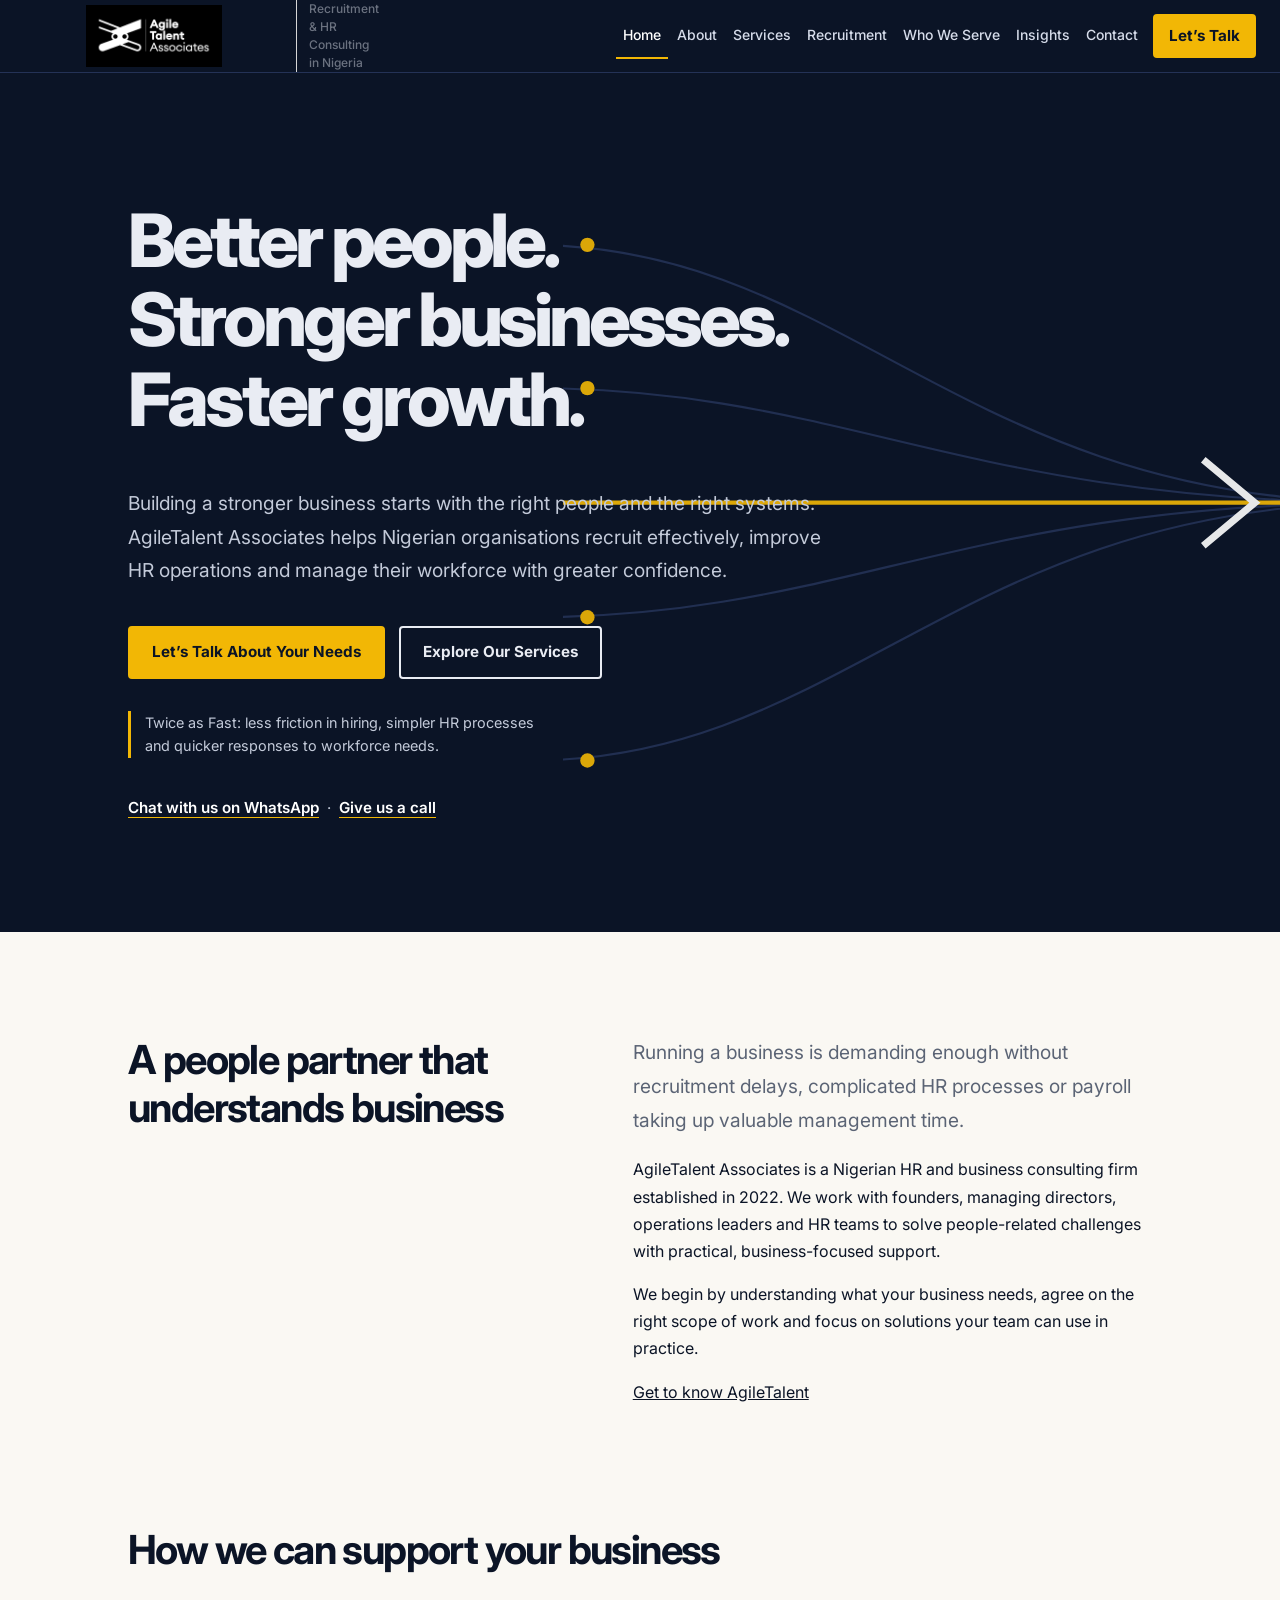
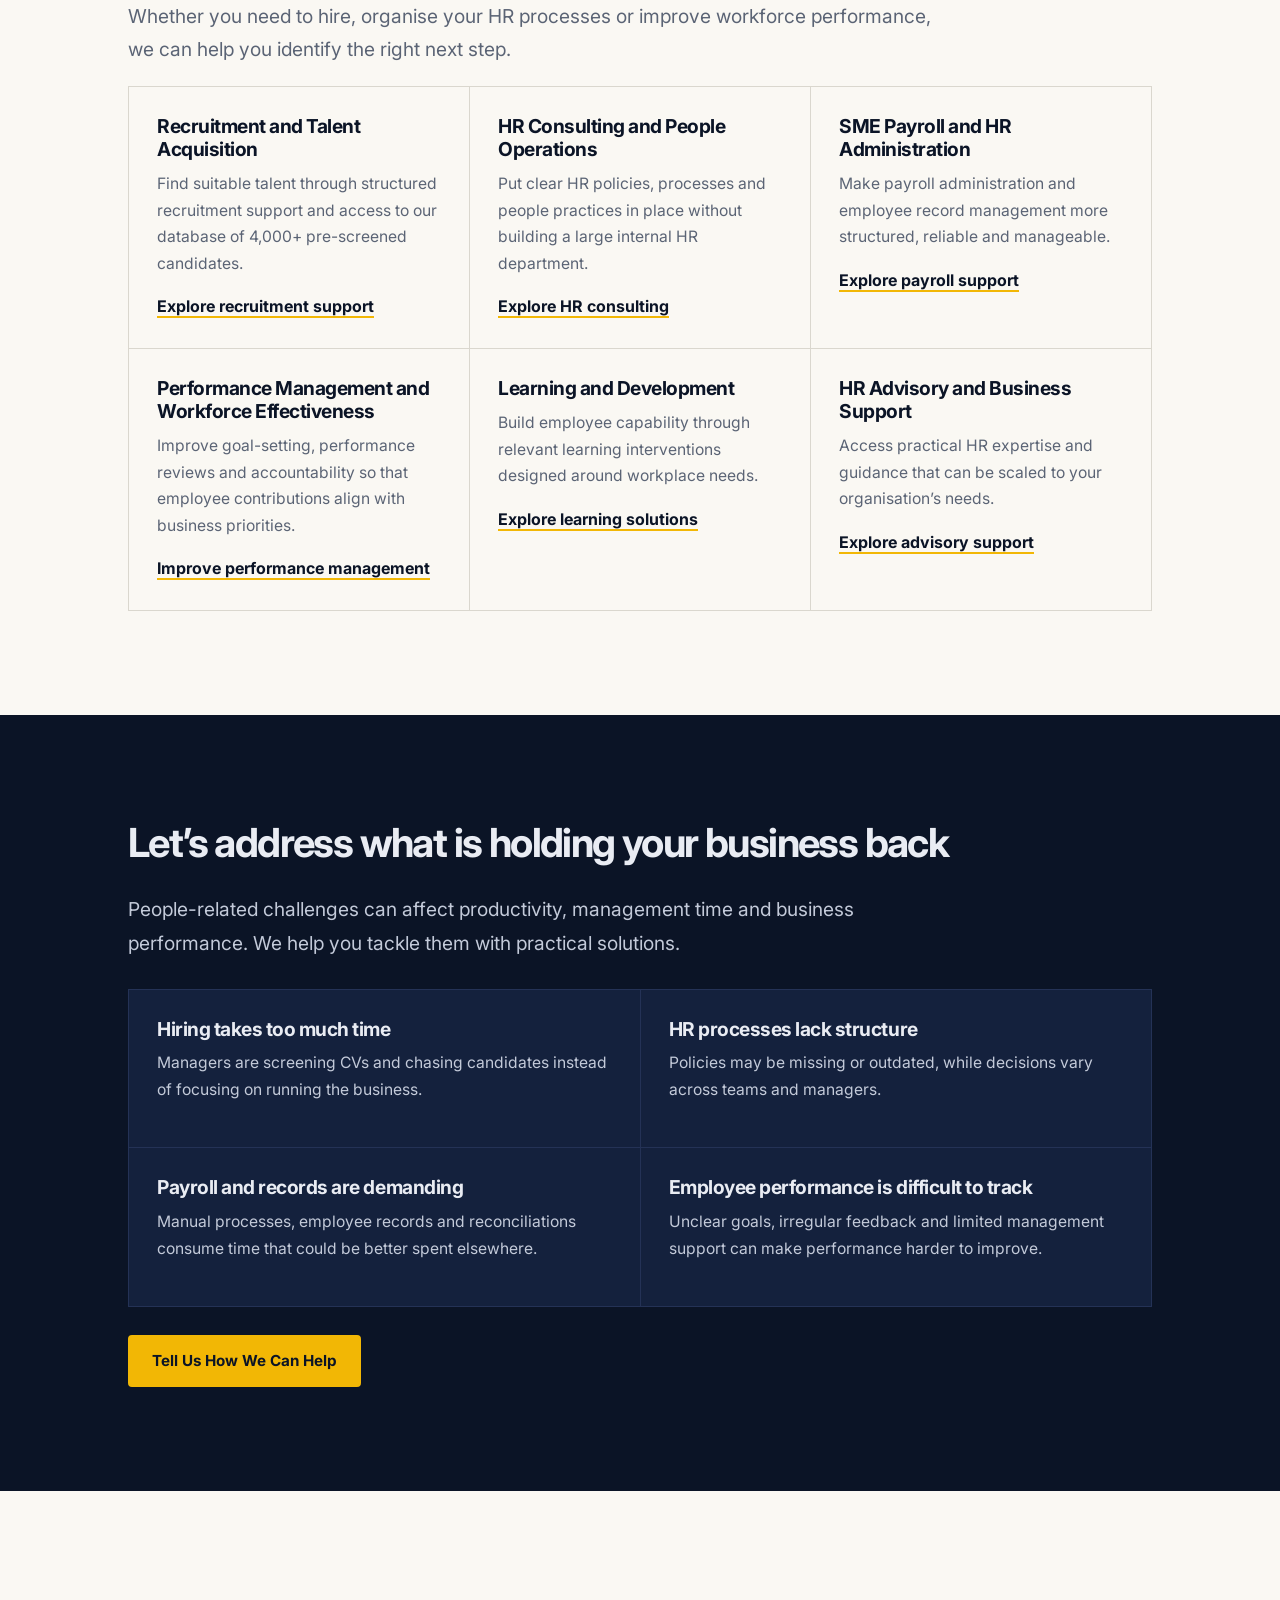
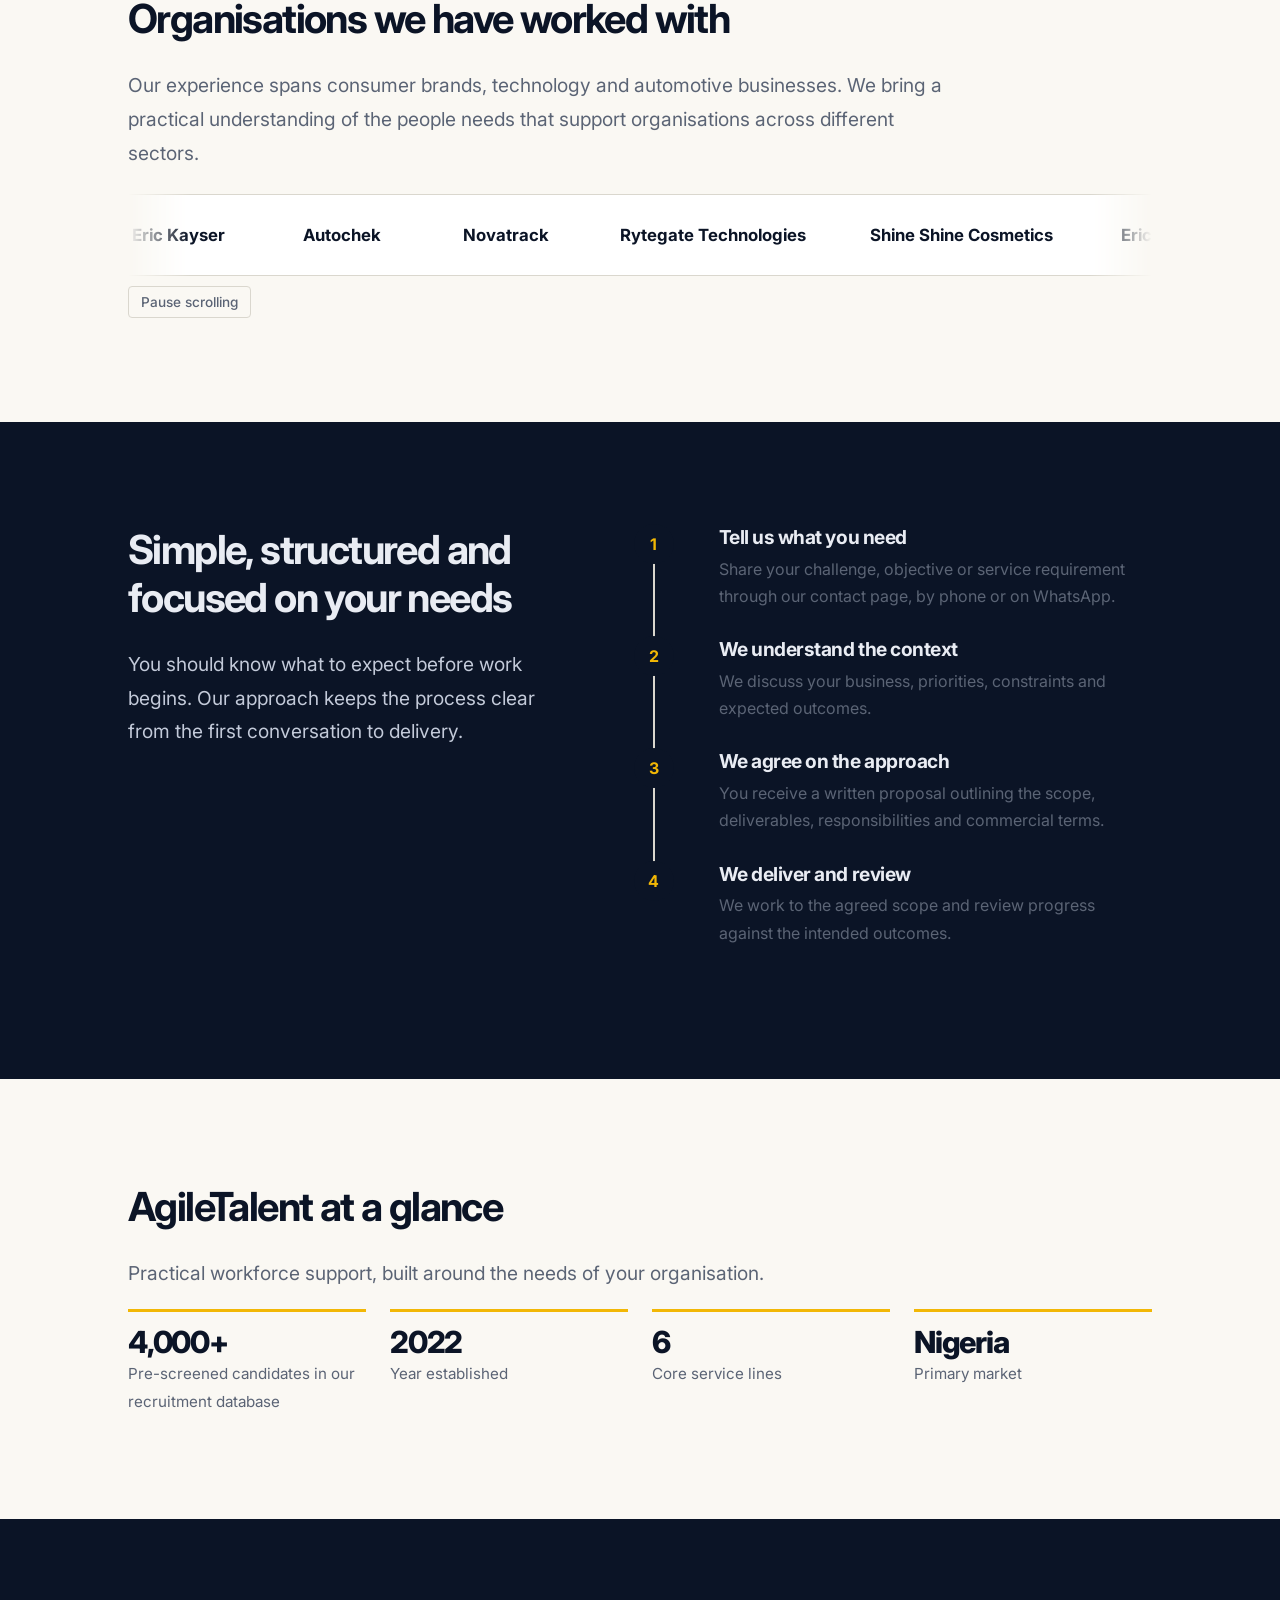
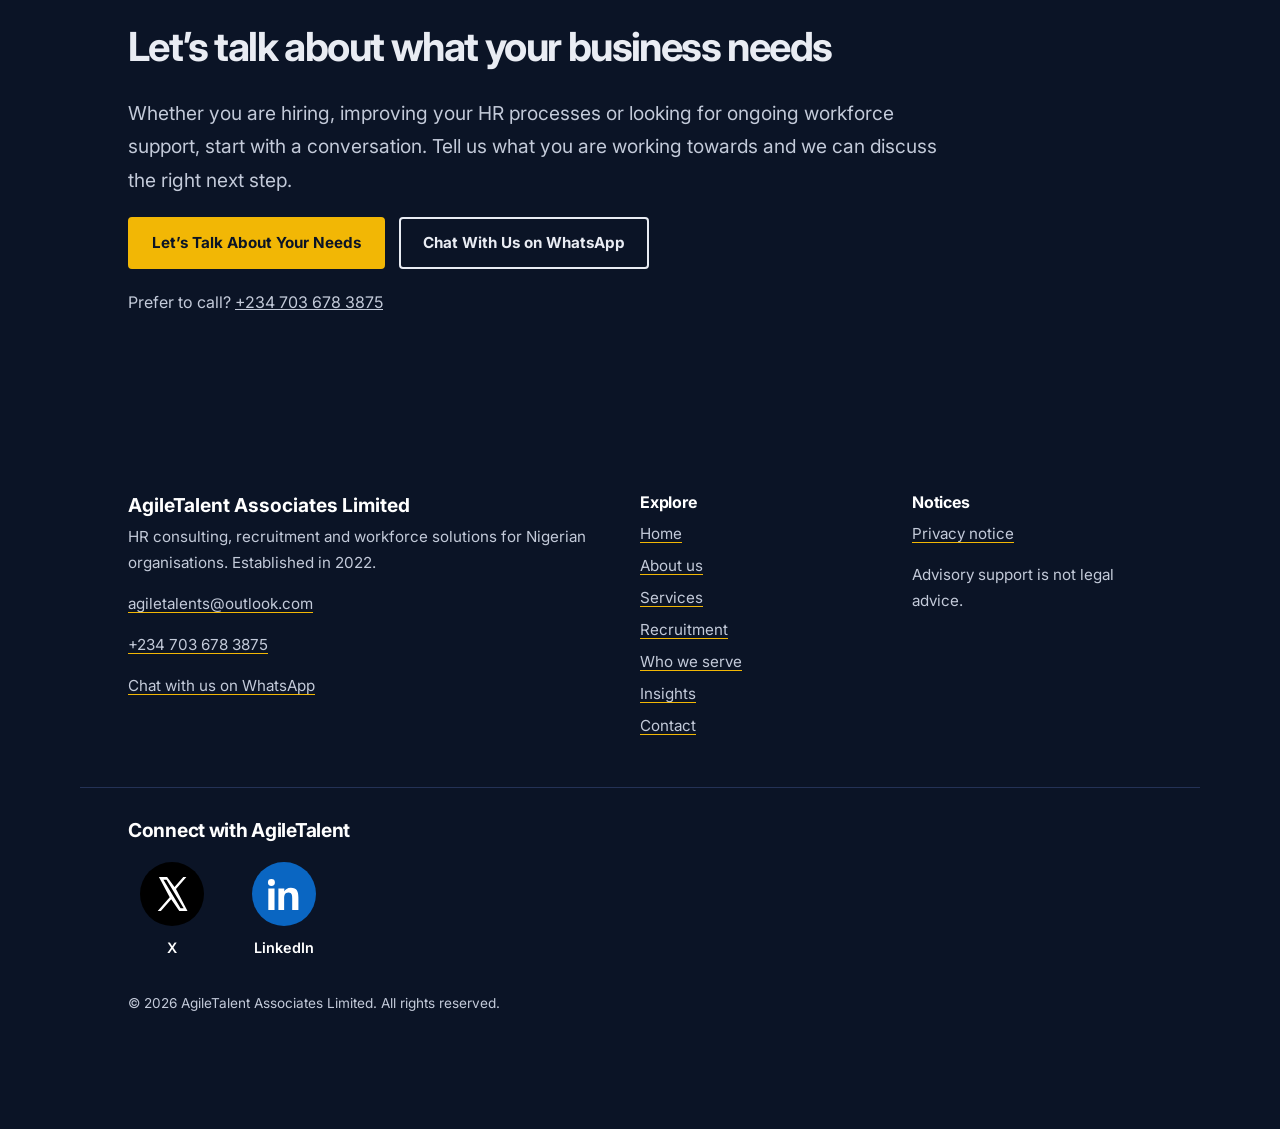
==== index.html @ 5156f25e "Update link to privacy notice in index.html" ====
<!DOCTYPE html>
<html lang="en-GB">
<head>
<meta charset="utf-8">
<meta name="viewport" content="width=device-width, initial-scale=1, viewport-fit=cover">

<title>Recruitment Firm in Lagos, Nigeria | AgileTalent Associates</title>
<meta name="description" content="AgileTalent Associates is a recruitment and HR consulting firm serving businesses in Lagos and across Nigeria. Access 4,000+ pre-screened candidates, recruitment outsourcing, payroll and HR advisory services.">
<meta name="robots" content="index, follow">
<link rel="canonical" href="https://agiletalentassociates.com/">

<meta property="og:title" content="Recruitment Firm in Lagos, Nigeria | AgileTalent Associates">
<meta property="og:description" content="Recruitment, HR consulting and workforce solutions for Nigerian businesses, backed by a database of 4,000+ pre-screened candidates.">
<meta property="og:type" content="website">
<meta property="og:url" content="https://agiletalentassociates.com/">
<meta property="og:site_name" content="AgileTalent Associates Limited">

<link rel="icon" type="image/png" href="favicon.png">

<link rel="preconnect" href="https://fonts.googleapis.com">
<link rel="preconnect" href="https://fonts.gstatic.com" crossorigin>
<link href="https://fonts.googleapis.com/css2?family=Inter:wght@400;500;600;700;800&display=swap" rel="stylesheet">

<script type="application/ld+json">
{
  "@context": "https://schema.org",
  "@type": "Organization",
  "name": "AgileTalent Associates Limited",
  "url": "https://agiletalentassociates.com/",
  "logo": "https://agiletalentassociates.com/Artboard%204@4x.png",
  "foundingDate": "2022",
  "email": "agiletalents@outlook.com",
  "telephone": "+2347036783875",
  "areaServed": {
    "@type": "Country",
    "name": "Nigeria"
  },
  "description": "Recruitment, HR consulting, payroll and workforce solutions for Nigerian businesses, including access to 4,000+ pre-screened candidates.",
  "sameAs": [
    "https://x.com/agiletalents_ng",
    "https://www.linkedin.com/company/agiletalent-associates"
  ]
}
</script>

<link rel="stylesheet" href="style.css">

<style>
/* Homepage logo descriptor */
header .brand {
  display: inline-flex;
  align-items: center;
  gap: 12px;
  text-decoration: none;
  flex-shrink: 0;
}

header .brand-descriptor {
  display: inline-block;
  max-width: 190px;
  padding-left: 12px;
  border-left: 1px solid #d6d6d6;
  color: #6b7280;
  font-family: 'Inter', sans-serif;
  font-size: 12px;
  font-weight: 500;
  line-height: 1.5;
}

@media (max-width: 600px) {
  header .brand {
    gap: 8px;
    min-width: 0;
  }

  header .brand .mark {
    max-width: 145px;
    height: auto;
  }

  header .brand-descriptor {
    max-width: 125px;
    padding-left: 8px;
    font-size: 10px;
  }
}
</style>
</head>

<body>
<a class="skip" href="#main">Skip to main content</a>

<header>
  <div class="wrap bar">
    <a class="brand" href="index.html" aria-label="AgileTalent Associates home">
      <img class="mark" src="Artboard 4@4x.png" alt="AgileTalent Associates"
        onerror="this.replaceWith(Object.assign(document.createElement('span'),{className:'wm',textContent:'AgileTalent Associates'}))">
      <span class="brand-descriptor">Recruitment &amp; HR Consulting in Nigeria</span>
    </a>

    <button class="menu" id="menu" aria-expanded="false" aria-controls="nav" type="button">
      Menu
    </button>

    <nav id="nav" aria-label="Main navigation">
      <ul>
        <li><a href="index.html" aria-current="page">Home</a></li>
        <li><a href="about.html">About</a></li>
        <li><a href="services.html">Services</a></li>
        <li><a href="recruitment.html">Recruitment</a></li>
        <li><a href="industries.html">Who We Serve</a></li>
        <li><a href="insights.html">Insights</a></li>
        <li><a href="contact.html">Contact</a></li>
        <li><a class="btn" href="contact.html">Let’s Talk</a></li>
      </ul>
    </nav>
  </div>
</header>

<main id="main" tabindex="-1">

  <!-- HERO -->
  <section class="hero dark">
    <svg class="track" viewBox="0 0 600 600" preserveAspectRatio="xMidYMid slice"
      aria-hidden="true" fill="none">
      <g stroke="#243256" stroke-width="1.5">
        <path d="M0 120 C220 120 300 300 600 300"/>
        <path d="M0 220 C220 220 300 300 600 300"/>
        <path d="M0 380 C220 380 300 300 600 300"/>
        <path d="M0 480 C220 480 300 300 600 300"/>
      </g>
      <path class="run" d="M0 300 H600" stroke="#F2B705" stroke-width="3"/>
      <g fill="#F2B705">
        <circle cx="40" cy="120" r="5"/>
        <circle cx="40" cy="220" r="5"/>
        <circle cx="40" cy="380" r="5"/>
        <circle cx="40" cy="480" r="5"/>
      </g>
      <path d="M470 270l36 30-36 30M530 270l36 30-36 30"
        stroke="#fff" stroke-width="5"/>
    </svg>

    <div class="wrap">
      <h1>Better people.<br>Stronger businesses.<br>Faster growth.</h1>

      <p class="lead">
        Building a stronger business starts with the right people and the right systems.
        AgileTalent Associates helps Nigerian organisations recruit effectively, improve
        HR operations and manage their workforce with greater confidence.
      </p>

      <div class="acts">
        <a class="btn" href="contact.html">Let’s Talk About Your Needs</a>
        <a class="btn ghost" href="services.html">Explore Our Services</a>
      </div>

      <p class="tag">
        Twice as Fast: less friction in hiring, simpler HR processes and quicker responses
        to workforce needs.
      </p>

      <p class="hero-contact">
        <a href="https://wa.me/2348152866467" target="_blank" rel="noopener noreferrer">
          Chat with us on WhatsApp
        </a>
        <span aria-hidden="true"> · </span>
        <a href="tel:+2347036783875">Give us a call</a>
      </p>
    </div>
  </section>

  <!-- INTRODUCTION -->
  <section class="sec">
    <div class="wrap split">
      <div>
        <h2>A people partner that understands business</h2>
      </div>

      <div>
        <p class="lead">
          Running a business is demanding enough without recruitment delays,
          complicated HR processes or payroll taking up valuable management time.
        </p>

        <p>
          AgileTalent Associates is a Nigerian HR and business consulting firm
          established in 2022. We work with founders, managing directors, operations
          leaders and HR teams to solve people-related challenges with practical,
          business-focused support.
        </p>

        <p>
          We begin by understanding what your business needs, agree on the right
          scope of work and focus on solutions your team can use in practice.
        </p>

        <p><a class="more" href="about.html">Get to know AgileTalent</a></p>
      </div>
    </div>
  </section>

  <!-- SERVICES -->
  <section class="sec" style="padding-top:0">
    <div class="wrap">
      <h2>How we can support your business</h2>

      <p class="lead">
        Whether you need to hire, organise your HR processes or improve workforce
        performance, we can help you identify the right next step.
      </p>

      <div class="grid g3">
        <div class="cell">
          <h3>Recruitment and Talent Acquisition</h3>
          <p>
            Find suitable talent through structured recruitment support and access
            to our database of 4,000+ pre-screened candidates.
          </p>
          <a class="more" href="recruitment.html">Explore recruitment support</a>
        </div>

        <div class="cell">
          <h3>HR Consulting and People Operations</h3>
          <p>
            Put clear HR policies, processes and people practices in place without
            building a large internal HR department.
          </p>
          <a class="more" href="services.html#hr-consulting">Explore HR consulting</a>
        </div>

        <div class="cell">
          <h3>SME Payroll and HR Administration</h3>
          <p>
            Make payroll administration and employee record management more
            structured, reliable and manageable.
          </p>
          <a class="more" href="services.html#payroll">Explore payroll support</a>
        </div>

        <div class="cell">
          <h3>Performance Management and Workforce Effectiveness</h3>
          <p>
            Improve goal-setting, performance reviews and accountability so that
            employee contributions align with business priorities.
          </p>
          <a class="more" href="services.html#performance">Improve performance management</a>
        </div>

        <div class="cell">
          <h3>Learning and Development</h3>
          <p>
            Build employee capability through relevant learning interventions
            designed around workplace needs.
          </p>
          <a class="more" href="services.html#learning">Explore learning solutions</a>
        </div>

        <div class="cell">
          <h3>HR Advisory and Business Support</h3>
          <p>
            Access practical HR expertise and guidance that can be scaled to
            your organisation’s needs.
          </p>
          <a class="more" href="services.html#advisory">Explore advisory support</a>
        </div>
      </div>
    </div>
  </section>

  <!-- BUSINESS CHALLENGES -->
  <section class="sec dark">
    <div class="wrap">
      <h2>Let’s address what is holding your business back</h2>

      <p class="lead">
        People-related challenges can affect productivity, management time and
        business performance. We help you tackle them with practical solutions.
      </p>

      <div class="grid g2" style="margin-top:28px">
        <div class="cell">
          <h3>Hiring takes too much time</h3>
          <p>
            Managers are screening CVs and chasing candidates instead of focusing
            on running the business.
          </p>
        </div>

        <div class="cell">
          <h3>HR processes lack structure</h3>
          <p>
            Policies may be missing or outdated, while decisions vary across
            teams and managers.
          </p>
        </div>

        <div class="cell">
          <h3>Payroll and records are demanding</h3>
          <p>
            Manual processes, employee records and reconciliations consume time
            that could be better spent elsewhere.
          </p>
        </div>

        <div class="cell">
          <h3>Employee performance is difficult to track</h3>
          <p>
            Unclear goals, irregular feedback and limited management support can
            make performance harder to improve.
          </p>
        </div>
      </div>

      <div class="acts" style="margin-top:28px">
        <a class="btn" href="contact.html">Tell Us How We Can Help</a>
      </div>
    </div>
  </section>

  <!-- CLIENTS -->
  <section class="sec">
    <div class="wrap">
      <h2>Organisations we have worked with</h2>

      <p class="lead">
        Our experience spans consumer brands, technology and automotive businesses.
        We bring a practical understanding of the people needs that support
        organisations across different sectors.
      </p>

      <div class="marq-wrap">
        <div class="marq" role="group"
          aria-label="Organisations we have worked with: Eric Kayser, Autochek, Novatrack, Rytegate Technologies and Shine Shine Cosmetics">

          <div class="marq-track">
            <ul>
              <li><img src="logos/eric-kayser.png" alt="Eric Kayser" loading="lazy" onerror="this.replaceWith(Object.assign(document.createElement('span'),{textContent:this.alt}))"></li>
              <li><img src="logos/autochek.png" alt="Autochek" loading="lazy" onerror="this.replaceWith(Object.assign(document.createElement('span'),{textContent:this.alt}))"></li>
              <li><img src="logos/novatrack.png" alt="Novatrack" loading="lazy" onerror="this.replaceWith(Object.assign(document.createElement('span'),{textContent:this.alt}))"></li>
              <li><img src="logos/rytegate-technologies.png" alt="Rytegate Technologies" loading="lazy" onerror="this.replaceWith(Object.assign(document.createElement('span'),{textContent:this.alt}))"></li>
              <li><img src="logos/shine-shine-cosmetics.png" alt="Shine Shine Cosmetics" loading="lazy" onerror="this.replaceWith(Object.assign(document.createElement('span'),{textContent:this.alt}))"></li>
              <li><img src="logos/eric-kayser.png" alt="Eric Kayser" loading="lazy" onerror="this.replaceWith(Object.assign(document.createElement('span'),{textContent:this.alt}))"></li>
              <li><img src="logos/autochek.png" alt="Autochek" loading="lazy" onerror="this.replaceWith(Object.assign(document.createElement('span'),{textContent:this.alt}))"></li>
              <li><img src="logos/novatrack.png" alt="Novatrack" loading="lazy" onerror="this.replaceWith(Object.assign(document.createElement('span'),{textContent:this.alt}))"></li>
              <li><img src="logos/rytegate-technologies.png" alt="Rytegate Technologies" loading="lazy" onerror="this.replaceWith(Object.assign(document.createElement('span'),{textContent:this.alt}))"></li>
              <li><img src="logos/shine-shine-cosmetics.png" alt="Shine Shine Cosmetics" loading="lazy" onerror="this.replaceWith(Object.assign(document.createElement('span'),{textContent:this.alt}))"></li>
            </ul>

            <ul aria-hidden="true">
              <li><img src="logos/eric-kayser.png" alt="" loading="lazy"></li>
              <li><img src="logos/autochek.png" alt="" loading="lazy"></li>
              <li><img src="logos/novatrack.png" alt="" loading="lazy"></li>
              <li><img src="logos/rytegate-technologies.png" alt="" loading="lazy"></li>
              <li><img src="logos/shine-shine-cosmetics.png" alt="" loading="lazy"></li>
              <li><img src="logos/eric-kayser.png" alt="" loading="lazy"></li>
              <li><img src="logos/autochek.png" alt="" loading="lazy"></li>
              <li><img src="logos/novatrack.png" alt="" loading="lazy"></li>
              <li><img src="logos/rytegate-technologies.png" alt="" loading="lazy"></li>
              <li><img src="logos/shine-shine-cosmetics.png" alt="" loading="lazy"></li>
            </ul>
          </div>
        </div>

        <button type="button" class="pm"
          onclick="const m=this.closest('.marq-wrap').querySelector('.marq');m.classList.toggle('paused');this.textContent=m.classList.contains('paused')?'Resume scrolling':'Pause scrolling';this.setAttribute('aria-pressed',m.classList.contains('paused'))"
          aria-pressed="false">
          Pause scrolling
        </button>
      </div>
    </div>
  </section>

  <!-- PROCESS -->
  <section class="sec dark">
    <div class="wrap split">
      <div>
        <h2>Simple, structured and focused on your needs</h2>
        <p class="lead">
          You should know what to expect before work begins. Our approach keeps
          the process clear from the first conversation to delivery.
        </p>
      </div>

      <ol class="steps">
        <li>
          <h3>Tell us what you need</h3>
          <p>
            Share your challenge, objective or service requirement through our
            contact page, by phone or on WhatsApp.
          </p>
        </li>

        <li>
          <h3>We understand the context</h3>
          <p>
            We discuss your business, priorities, constraints and expected outcomes.
          </p>
        </li>

        <li>
          <h3>We agree on the approach</h3>
          <p>
            You receive a written proposal outlining the scope, deliverables,
            responsibilities and commercial terms.
          </p>
        </li>

        <li>
          <h3>We deliver and review</h3>
          <p>
            We work to the agreed scope and review progress against the intended
            outcomes.
          </p>
        </li>
      </ol>
    </div>
  </section>

  <!-- FACTS -->
  <section class="sec">
    <div class="wrap">
      <h2>AgileTalent at a glance</h2>

      <p class="lead">
        Practical workforce support, built around the needs of your organisation.
      </p>

      <div class="facts" style="--c:#fff">
        <div>
          <strong>4,000+</strong>
          <span style="color:var(--grey)">Pre-screened candidates in our recruitment database</span>
        </div>

        <div>
          <strong>2022</strong>
          <span style="color:var(--grey)">Year established</span>
        </div>

        <div>
          <strong>6</strong>
          <span style="color:var(--grey)">Core service lines</span>
        </div>

        <div>
          <strong>Nigeria</strong>
          <span style="color:var(--grey)">Primary market</span>
        </div>
      </div>
    </div>
  </section>

  <!-- FINAL CTA -->
  <section class="sec dark">
    <div class="wrap">
      <h2>Let’s talk about what your business needs</h2>

      <p class="lead">
        Whether you are hiring, improving your HR processes or looking for
        ongoing workforce support, start with a conversation. Tell us what
        you are working towards and we can discuss the right next step.
      </p>

      <div class="acts">
        <a class="btn" href="contact.html">Let’s Talk About Your Needs</a>
        <a class="btn ghost" href="https://wa.me/2348152866467"
          target="_blank" rel="noopener noreferrer">Chat With Us on WhatsApp</a>
      </div>

      <p style="margin-top:20px">
        Prefer to call?
        <a href="tel:+2347036783875">+234 703 678 3875</a>
      </p>
    </div>
  </section>

</main>

<a class="btn sticky" id="sticky" href="contact.html">Let’s Talk</a>

<footer>
  <div class="wrap cols">
    <div>
      <p style="color:#fff;font:700 1.2rem var(--f-head);margin-bottom:.4em">
        AgileTalent Associates Limited
      </p>

      <p>
        HR consulting, recruitment and workforce solutions for Nigerian
        organisations. Established in 2022.
      </p>

      <p>
        <a href="mailto:agiletalents@outlook.com">agiletalents@outlook.com</a>
      </p>

      <p><a href="tel:+2347036783875">+234 703 678 3875</a></p>

      <p>
        <a href="https://wa.me/2348152866467" target="_blank"
          rel="noopener noreferrer">Chat with us on WhatsApp</a>
      </p>
    </div>

    <div>
      <h2>Explore</h2>
      <ul>
        <li><a href="index.html">Home</a></li>
        <li><a href="about.html">About us</a></li>
        <li><a href="services.html">Services</a></li>
        <li><a href="recruitment.html">Recruitment</a></li>
        <li><a href="industries.html">Who we serve</a></li>
        <li><a href="insights.html">Insights</a></li>
        <li><a href="contact.html">Contact</a></li>
      </ul>
    </div>

    <div>
      <h2>Notices</h2>
      <ul>
        <li><a href="privacy.html">Privacy notice</a></li>
      </ul>
      <p style="margin-top:1em">Advisory support is not legal advice.</p>
    </div>
  </div>

  <div class="wrap social-area">
    <h2 class="social-heading">Connect with AgileTalent</h2>

    <div class="social-links">
      <a href="https://x.com/agiletalents_ng"
        target="_blank" rel="noopener noreferrer"
        aria-label="Follow AgileTalent Associates on X">
        <svg class="social-icon" viewBox="0 0 64 64" aria-hidden="true">
          <circle cx="32" cy="32" r="32" fill="#000"/>
          <path d="M18.9 15h8.2l7.4 10 8.8-10h3.1L36 27.1 47.5 49h-8.2l-8.1-11.7L20.9 49h-3.2l12-13.8L18.9 15zm4.5 2.7 17.2 28.6h3.1L26.5 17.7h-3.1z"
            fill="#fff"/>
        </svg>
        <span>X</span>
      </a>

      <a href="https://www.linkedin.com/company/agiletalent-associates"
        target="_blank" rel="noopener noreferrer"
        aria-label="Follow AgileTalent Associates on LinkedIn">
        <svg class="social-icon" viewBox="0 0 64 64" aria-hidden="true">
          <circle cx="32" cy="32" r="32" fill="#0A66C2"/>
          <g fill="#fff" transform="translate(14 14) scale(1.55)">
            <path d="M3.5 6.5A2.25 2.25 0 1 0 3.5 2a2.25 2.25 0 0 0 0 4.5zM1.5 8h4v14h-4zM8 8h3.8v1.9h.1C12.4 8.8 13.8 7.6 16 7.6c4.1 0 4.9 2.7 4.9 6.2V22h-4v-7.3c0-1.8 0-4-2.4-4s-2.8 1.9-2.8 3.9V22H8z"/>
          </g>
        </svg>
        <span>LinkedIn</span>
      </a>
    </div>
  </div>

  <div class="wrap">
    <p style="margin-top:32px;font-size:.85rem">
      &copy; 2026 AgileTalent Associates Limited. All rights reserved.
    </p>
  </div>
</footer>

<script src="main.js"></script>
</body>
</html>
---- style.css ----
:root {
  --ink: #0B1426;
  --ink-2: #14213D;
  --gold: #F2B705;
  --gold-d: #8A6A00;
  --paper: #FAF8F3;
  --grey: #5B6475;
  --line: #DAD7CE;
  --f-head: "Inter", "Segoe UI", Arial, sans-serif;
  --f-body: "Inter", "Segoe UI", Arial, sans-serif;
  --max: 1120px;
  --pad: clamp(20px, 5vw, 48px);
}

* {
  box-sizing: border-box;
}

html {
  scroll-padding-top: 84px;
  -webkit-text-size-adjust: 100%;
  text-size-adjust: 100%;
}

body {
  margin: 0;
  font: 400 1rem/1.7 var(--f-body);
  color: var(--ink);
  background: var(--paper);
  padding-top: env(safe-area-inset-top, 0px);
}

h1,
h2,
h3 {
  font-family: var(--f-head);
  line-height: 1.2;
  margin: 0 0 0.65em;
  letter-spacing: -0.035em;
}

h1 {
  font-size: clamp(2.4rem, 6.4vw, 4.6rem);
  font-weight: 800;
  line-height: 1.08;
  letter-spacing: -0.055em;
}

h2 {
  font-size: clamp(1.75rem, 3.6vw, 2.5rem);
  font-weight: 700;
  letter-spacing: -0.04em;
}

h3 {
  font-size: 1.2rem;
  font-weight: 700;
  letter-spacing: -0.025em;
}

p {
  margin: 0 0 1em;
  max-width: 68ch;
}

a {
  color: inherit;
}

:focus-visible {
  outline: 3px solid var(--gold);
  outline-offset: 3px;
}

.skip {
  position: absolute;
  left: -999px;
  top: 0;
  background: var(--gold);
  color: var(--ink);
  padding: 10px 16px;
  z-index: 100;
}

.skip:focus {
  left: 0;
}

.wrap {
  max-width: var(--max);
  margin: 0 auto;
  padding: 0 var(--pad);
}

.sec {
  padding: clamp(56px, 9vw, 104px) 0;
}

.dark {
  background: var(--ink);
  color: #E9ECF3;
}

.dark p {
  color: #C3CAD9;
}

.lead {
  font-size: clamp(1.05rem, 1.5vw, 1.2rem);
  line-height: 1.75;
  color: var(--grey);
}

.dark .lead {
  color: #C3CAD9;
}

/* HEADER AND NAVIGATION */

header {
  position: sticky;
  top: 0;
  z-index: 50;
  background: var(--ink);
  color: #fff;
  border-bottom: 1px solid #243256;
}

.bar {
  display: flex;
  align-items: center;
  justify-content: space-between;
  height: 72px;
  gap: 16px;
  width: 100%;
  max-width: none;
  padding: 0 24px;
}

.brand {
  display: flex;
  align-items: center;
  width: 260px;
  height: 68px;
  flex-shrink: 0;
  overflow: visible;
  text-decoration: none;
}

.brand .mark {
  display: block;
  width: 260px;
  height: 62px;
  max-width: none;
  object-fit: contain;
  flex-shrink: 0;
}

.wm {
  font: 700 1.2rem var(--f-head);
  color: #fff;
  letter-spacing: -0.035em;
}

nav {
  flex-shrink: 0;
  margin-left: auto;
}

nav ul {
  display: flex;
  flex-wrap: nowrap;
  gap: 2px;
  list-style: none;
  margin: 0;
  padding: 0;
  align-items: center;
  white-space: nowrap;
}

nav ul li {
  flex: 0 0 auto;
  white-space: nowrap;
}

nav a {
  display: block;
  padding: 10px 7px;
  text-decoration: none;
  font-size: 0.875rem;
  font-weight: 500;
  color: #D6DCEA;
  border-bottom: 2px solid transparent;
  white-space: nowrap;
}

nav a:hover {
  color: #fff;
}

nav a[aria-current="page"] {
  color: #fff;
  border-bottom-color: var(--gold);
}

.btn {
  display: inline-block;
  background: var(--gold);
  color: var(--ink);
  font: 700 0.95rem/1.35 var(--f-body);
  padding: 14px 22px;
  border: 2px solid var(--gold);
  border-radius: 4px;
  text-decoration: none;
  cursor: pointer;
  text-align: center;
  transition: background 0.2s ease, border-color 0.2s ease, transform 0.2s ease;
  white-space: normal;
}

.btn:hover {
  background: #FFCB2E;
  border-color: #FFCB2E;
}

.btn:active {
  transform: translateY(1px);
}

.btn.ghost {
  background: transparent;
  color: inherit;
  border-color: currentColor;
}

.btn.ghost:hover {
  background: rgba(255, 255, 255, 0.08);
}

nav .btn {
  padding: 10px 14px;
  margin-left: 6px;
  color: var(--ink);
  white-space: nowrap;
}

.menu {
  display: none;
  background: none;
  border: 1px solid #3A4A75;
  color: #fff;
  padding: 9px 14px;
  font: 500 0.95rem var(--f-body);
  border-radius: 4px;
  cursor: pointer;
}

/* COLLAPSED NAVIGATION */

@media (max-width: 1200px) {
  .bar {
    justify-content: space-between;
  }

  .menu {
    display: block;
    flex-shrink: 0;
  }

  nav {
    position: absolute;
    left: 0;
    right: 0;
    top: 72px;
    background: var(--ink);
    border-bottom: 1px solid #243256;
    display: none;
    margin-left: 0;
    max-height: calc(100vh - 72px);
    overflow-y: auto;
  }

  nav.open {
    display: block;
  }

  nav ul {
    flex-direction: column;
    align-items: stretch;
    gap: 0;
    padding: 8px var(--pad) 20px;
    white-space: normal;
  }

  nav ul li {
    width: 100%;
    flex: none;
  }

  nav a {
    padding: 14px 0;
    border-bottom: 1px solid #1E2C4F;
    white-space: normal;
  }

  nav .btn {
    display: block;
    margin: 12px 0 0;
    text-align: center;
    width: 100%;
  }
}

@media (max-width: 600px) {
  .brand {
    width: 210px;
    height: 60px;
  }

  .brand .mark {
    width: 210px;
    height: 55px;
  }

  .bar {
    height: 64px;
    padding-left: 16px;
    padding-right: 16px;
    gap: 10px;
  }

  nav {
    top: 64px;
    max-height: calc(100vh - 64px);
  }
}

/* HERO */

.hero {
  position: relative;
  overflow: hidden;
  padding: clamp(64px, 11vw, 128px) 0 clamp(64px, 10vw, 112px);
}

.hero .wrap {
  position: relative;
  z-index: 2;
}

.hero p.lead {
  max-width: 58ch;
  margin-bottom: 2em;
}

.acts {
  display: flex;
  gap: 14px;
  flex-wrap: wrap;
  align-items: center;
}

.track {
  position: absolute;
  right: -6%;
  top: 0;
  height: 100%;
  width: 62%;
  z-index: 1;
  opacity: 0.9;
  pointer-events: none;
}

.tag {
  display: inline-block;
  margin-top: 2.2em;
  padding-left: 14px;
  border-left: 3px solid var(--gold);
  color: #C3CAD9;
  font-size: 0.9rem;
  line-height: 1.65;
  max-width: 46ch;
}

.hero-contact {
  display: flex;
  flex-wrap: wrap;
  gap: 8px;
  align-items: center;
  margin-top: 22px;
  margin-bottom: 0;
  font-size: 0.95rem;
}

.hero-contact a {
  color: #fff;
  text-decoration-color: var(--gold);
  text-underline-offset: 4px;
  font-weight: 600;
}

.hero-contact a:hover {
  color: var(--gold);
}

@media (max-width: 760px) {
  .track {
    width: 120%;
    opacity: 0.35;
    right: -30%;
  }

  .hero .acts {
    align-items: stretch;
  }

  .hero .acts .btn {
    width: 100%;
  }
}

/* GRIDS AND CONTENT SECTIONS */

.grid {
  display: grid;
  gap: 1px;
  background: var(--line);
  border: 1px solid var(--line);
}

.g3 {
  grid-template-columns: repeat(3, minmax(0, 1fr));
}

.g2 {
  grid-template-columns: repeat(2, minmax(0, 1fr));
}

@media (max-width: 860px) {
  .g3 {
    grid-template-columns: repeat(2, minmax(0, 1fr));
  }
}

@media (max-width: 600px) {
  .g3,
  .g2 {
    grid-template-columns: 1fr;
  }
}

.cell {
  background: var(--paper);
  padding: 28px;
}

.cell h3 {
  margin-bottom: 0.5em;
}

.cell p {
  color: var(--grey);
  font-size: 0.98rem;
}

.cell a.more {
  font-weight: 700;
  text-decoration-color: var(--gold);
  text-decoration-thickness: 2px;
  text-underline-offset: 4px;
}

.cell a.more:hover {
  text-decoration-thickness: 3px;
}

.dark .grid {
  background: #243256;
  border-color: #243256;
}

.dark .cell {
  background: var(--ink-2);
}

.dark .cell p {
  color: #C3CAD9;
}

.cell .lab {
  display: block;
  font: 700 0.8rem var(--f-body);
  letter-spacing: 0.06em;
  text-transform: uppercase;
  color: var(--gold-d);
  margin-bottom: 10px;
}

.dark .cell .lab {
  color: var(--gold);
}

.cell.big p {
  font: 600 1.1rem/1.55 var(--f-head);
  color: var(--ink);
  max-width: none;
  margin: 0;
}

.dark .cell.big p {
  color: #fff;
}

.split {
  display: grid;
  grid-template-columns: 1fr 1.2fr;
  gap: clamp(28px, 6vw, 72px);
  align-items: start;
}

@media (max-width: 800px) {
  .split {
    grid-template-columns: 1fr;
  }
}

.steps {
  list-style: none;
  margin: 0;
  padding: 0;
  counter-reset: s;
}

.steps li {
  counter-increment: s;
  position: relative;
  padding: 0 0 28px 64px;
  border-left: 2px solid var(--line);
  margin-left: 20px;
}

.steps li:last-child {
  border-color: transparent;
}

.steps li::before {
  content: counter(s);
  position: absolute;
  left: -21px;
  top: -2px;
  width: 40px;
  height: 40px;
  background: var(--ink);
  color: var(--gold);
  border-radius: 50%;
  display: grid;
  place-items: center;
  font: 700 1rem var(--f-head);
}

.steps h3 {
  margin: 0 0 0.35em;
}

.steps p {
  color: var(--grey);
  margin: 0;
}

.facts {
  display: grid;
  grid-template-columns: repeat(auto-fit, minmax(200px, 1fr));
  gap: 24px;
}

.facts div {
  border-top: 3px solid var(--gold);
  padding-top: 12px;
}

.facts strong {
  display: block;
  font: 800 1.9rem var(--f-head);
  letter-spacing: -0.04em;
}

.facts span {
  color: #C3CAD9;
  font-size: 0.95rem;
}

.clients {
  list-style: none;
  margin: 24px 0 0;
  padding: 0;
  display: flex;
  flex-wrap: wrap;
  gap: 12px;
}

.clients li {
  border: 1px solid var(--line);
  background: #fff;
  padding: 12px 18px;
  font: 600 1rem var(--f-head);
  letter-spacing: -0.02em;
}

.dark .clients li {
  background: var(--ink-2);
  border-color: #243256;
  color: #fff;
}

/* CLIENT LOGO MARQUEE */

.marq {
  overflow: hidden;
  margin-top: 24px;
  border-block: 1px solid var(--line);
  background: #fff;
  -webkit-mask-image: linear-gradient(90deg, transparent, #000 6%, #000 94%, transparent);
  mask-image: linear-gradient(90deg, transparent, #000 6%, #000 94%, transparent);
}

.marq-track {
  display: flex;
  width: max-content;
  animation: marq 30s linear infinite;
}

.marq:hover .marq-track,
.marq:focus-within .marq-track,
.marq.paused .marq-track {
  animation-play-state: paused;
}

.marq ul {
  display: flex;
  align-items: center;
  gap: 64px;
  list-style: none;
  margin: 0;
  padding: 0 64px 0 0;
}

.marq li {
  display: flex;
  align-items: center;
  justify-content: center;
  min-width: 100px;
  height: 80px;
  font: 700 1.05rem var(--f-head);
  white-space: nowrap;
  color: var(--ink);
}

.marq img {
  height: 42px;
  width: auto;
  max-width: 160px;
  object-fit: contain;
}

.pm {
  margin-top: 10px;
  background: none;
  border: 1px solid var(--line);
  border-radius: 4px;
  padding: 7px 12px;
  font: 500 0.85rem var(--f-body);
  color: var(--grey);
  cursor: pointer;
}

.pm:hover {
  background: #fff;
  color: var(--ink);
}

@keyframes marq {
  to {
    transform: translateX(-50%);
  }
}

@media (prefers-reduced-motion: reduce) {
  .marq-track {
    animation: none;
    width: auto;
    flex-wrap: wrap;
  }

  .marq ul[aria-hidden] {
    display: none;
  }

  .marq ul {
    flex-wrap: wrap;
    gap: 24px 40px;
    padding: 16px 24px;
  }

  .pm {
    display: none;
  }

  .marq {
    -webkit-mask-image: none;
    mask-image: none;
  }

  .btn,
  .social-icon {
    transition: none;
  }
}

/* NOTES AND SERVICE DETAILS */

.note {
  font-size: 0.9rem;
  color: var(--grey);
  border-left: 3px solid var(--gold);
  padding-left: 12px;
  max-width: 70ch;
}

.dark .note {
  color: #C3CAD9;
}

.svc {
  padding: 36px 0;
  border-top: 1px solid var(--line);
}

.svc dl {
  display: grid;
  grid-template-columns: 150px 1fr;
  gap: 10px 24px;
  margin: 20px 0 0;
}

.svc dt {
  font-weight: 700;
  color: var(--gold-d);
}

.svc dd {
  margin: 0;
  max-width: 64ch;
}

@media (max-width: 640px) {
  .svc dl {
    grid-template-columns: 1fr;
    gap: 2px;
  }

  .svc dd {
    margin-bottom: 12px;
  }
}

/* FORMS */

form {
  display: grid;
  gap: 18px;
}

.row {
  display: grid;
  grid-template-columns: 1fr 1fr;
  gap: 18px;
}

@media (max-width: 640px) {
  .row {
    grid-template-columns: 1fr;
  }
}

label {
  display: block;
  font-weight: 600;
  font-size: 0.95rem;
  margin-bottom: 6px;
}

label .opt {
  font-weight: 400;
  color: var(--grey);
}

input,
select,
textarea {
  width: 100%;
  font: inherit;
  padding: 12px 14px;
  border: 1.5px solid #9A9B9E;
  border-radius: 4px;
  background: #fff;
  color: var(--ink);
}

textarea {
  min-height: 140px;
  resize: vertical;
}

.err {
  color: #A32020;
  font-size: 0.9rem;
  margin-top: 4px;
}

input[aria-invalid="true"],
select[aria-invalid="true"],
textarea[aria-invalid="true"] {
  border-color: #A32020;
}

.chk {
  display: flex;
  gap: 10px;
  align-items: flex-start;
  font-weight: 400;
}

.chk input {
  width: 22px;
  height: 22px;
  margin-top: 3px;
  flex: none;
}

.hp {
  position: absolute;
  left: -9999px;
  height: 0;
  overflow: hidden;
}

.ok {
  background: #fff;
  border: 1.5px solid var(--ink);
  border-left: 6px solid var(--gold);
  padding: 28px;
}

/* FOOTER */

footer {
  background: var(--ink);
  color: #C3CAD9;
  padding: 56px 0 100px;
  font-size: 0.95rem;
}

footer .cols {
  display: grid;
  grid-template-columns: 2fr 1fr 1fr;
  gap: 32px;
}

@media (max-width: 700px) {
  footer .cols {
    grid-template-columns: 1fr;
  }
}

footer h2 {
  font-size: 1rem;
  color: #fff;
  margin-bottom: 0.6em;
  letter-spacing: -0.015em;
}

footer ul {
  list-style: none;
  margin: 0;
  padding: 0;
}

footer li {
  margin: 0.4em 0;
}

footer a {
  text-decoration-color: var(--gold);
  text-underline-offset: 3px;
}

footer a:hover {
  color: #fff;
}

.social-area {
  margin-top: 42px;
  padding-top: 30px;
  border-top: 1px solid #243256;
}

.social-heading {
  color: #fff;
  font: 700 1.2rem var(--f-head);
  margin: 0 0 20px;
}

.social-links {
  display: flex;
  flex-wrap: wrap;
  align-items: flex-start;
  gap: 24px;
}

.social-links a {
  display: flex;
  flex-direction: column;
  align-items: center;
  gap: 10px;
  min-width: 88px;
  color: #fff;
  text-decoration: none;
  font-size: 0.9rem;
  font-weight: 600;
}

.social-icon {
  display: block;
  width: 64px;
  height: 64px;
  transition: transform 0.2s ease;
}

.social-links a:hover .social-icon {
  transform: translateY(-3px) scale(1.04);
}

.social-links a:focus-visible {
  outline: 3px solid var(--gold);
  outline-offset: 5px;
  border-radius: 8px;
}

@media (max-width: 480px) {
  .social-links {
    gap: 18px;
  }

  .social-icon {
    width: 56px;
    height: 56px;
  }
}

/* STICKY MOBILE CALL TO ACTION */

.sticky {
  display: none;
}

@media (max-width: 900px) {
  .sticky {
    display: block;
    position: fixed;
    left: 12px;
    right: 12px;
    bottom: calc(env(safe-area-inset-bottom, 0px) + 12px);
    z-index: 40;
    text-align: center;
    box-shadow: 0 6px 20px rgba(0, 0, 0, 0.3);
  }

  footer {
    padding-bottom: 110px;
  }
}

/* SMALL SCREEN ADJUSTMENTS */

@media (max-width: 480px) {
  body {
    font-size: 0.98rem;
  }

  .sec {
    padding: 52px 0;
  }

  .cell {
    padding: 23px;
  }

  .tag {
    margin-top: 1.8em;
  }

  .facts {
    grid-template-columns: repeat(2, minmax(0, 1fr));
    gap: 20px;
  }

  .facts strong {
    font-size: 1.65rem;
  }

  .hero-contact {
    align-items: flex-start;
  }
}

/* DECORATIVE LINE ANIMATION */

@media (prefers-reduced-motion: no-preference) {
  .track path.run {
    stroke-dasharray: 900;
    stroke-dashoffset: 900;
    animation: draw 2.4s ease-out 0.2s forwards;
  }

  @keyframes draw {
    to {
      stroke-dashoffset: 0;
    }
  }
}
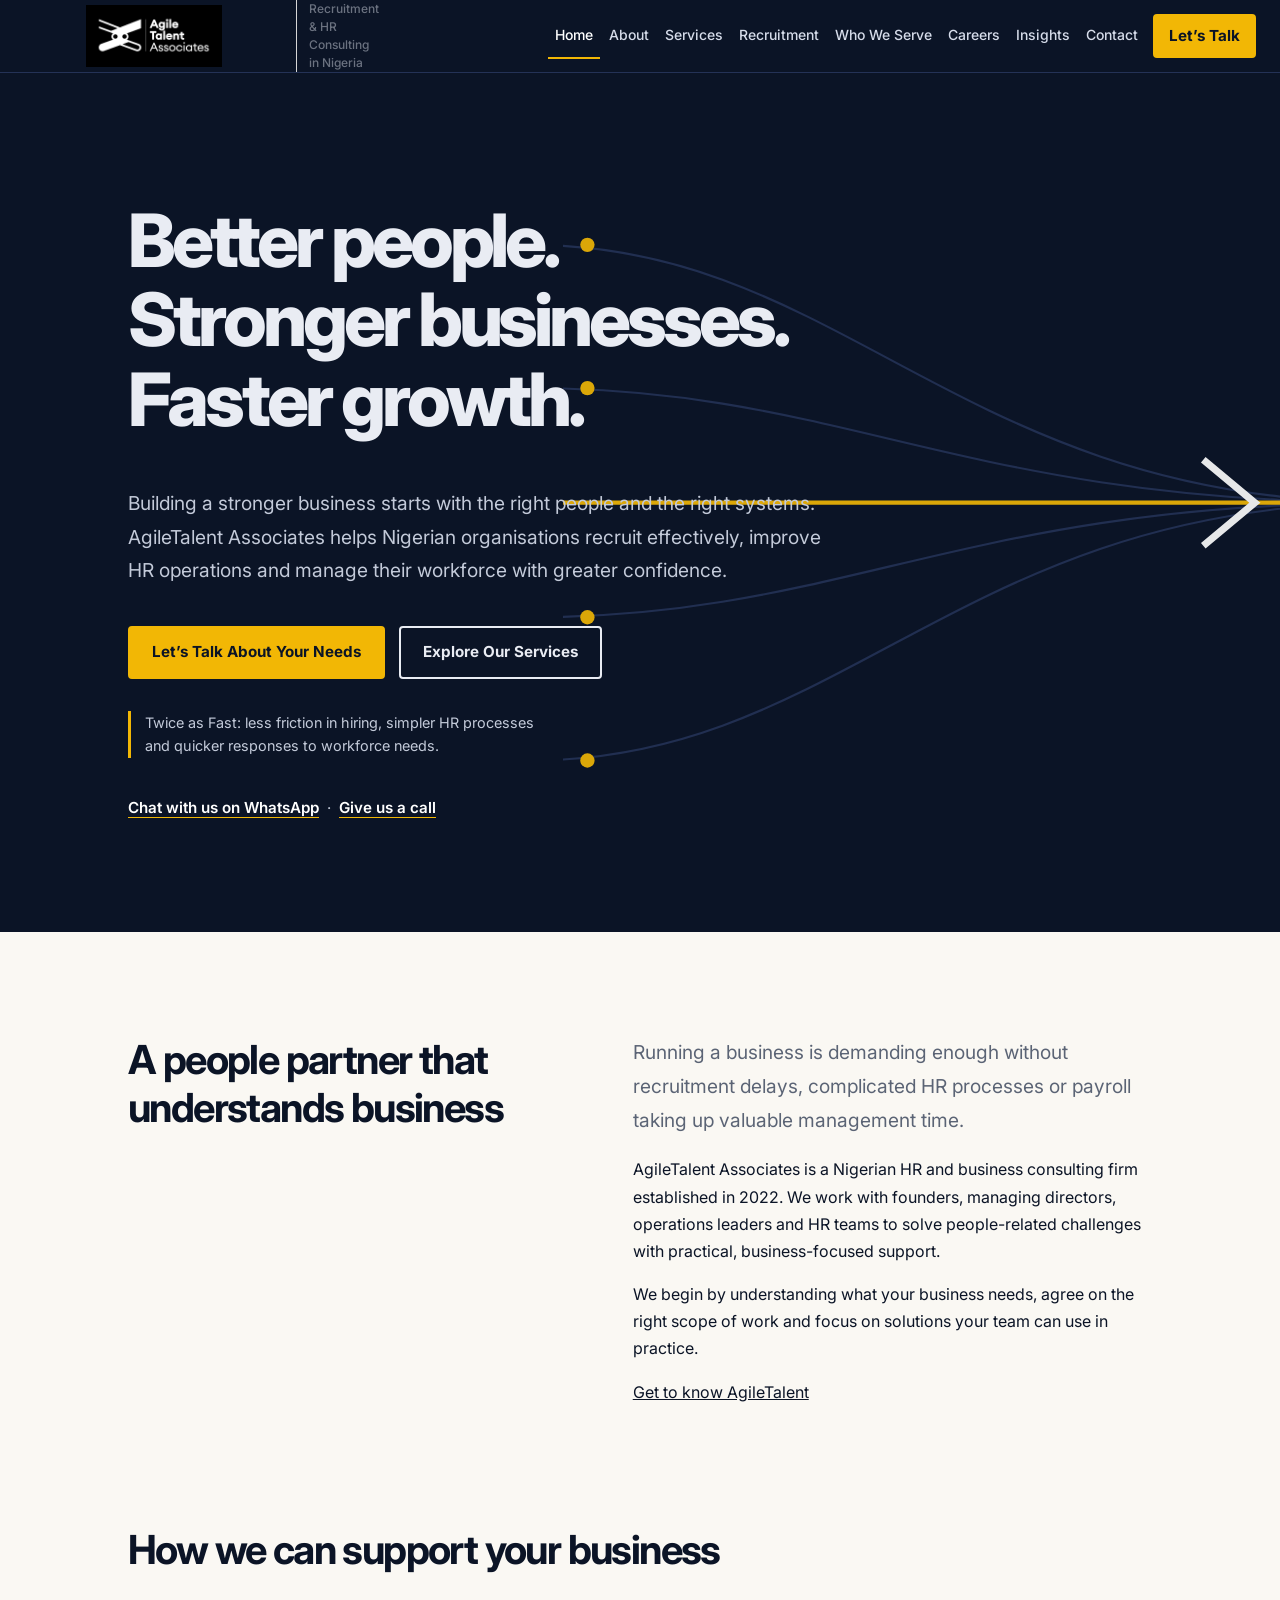
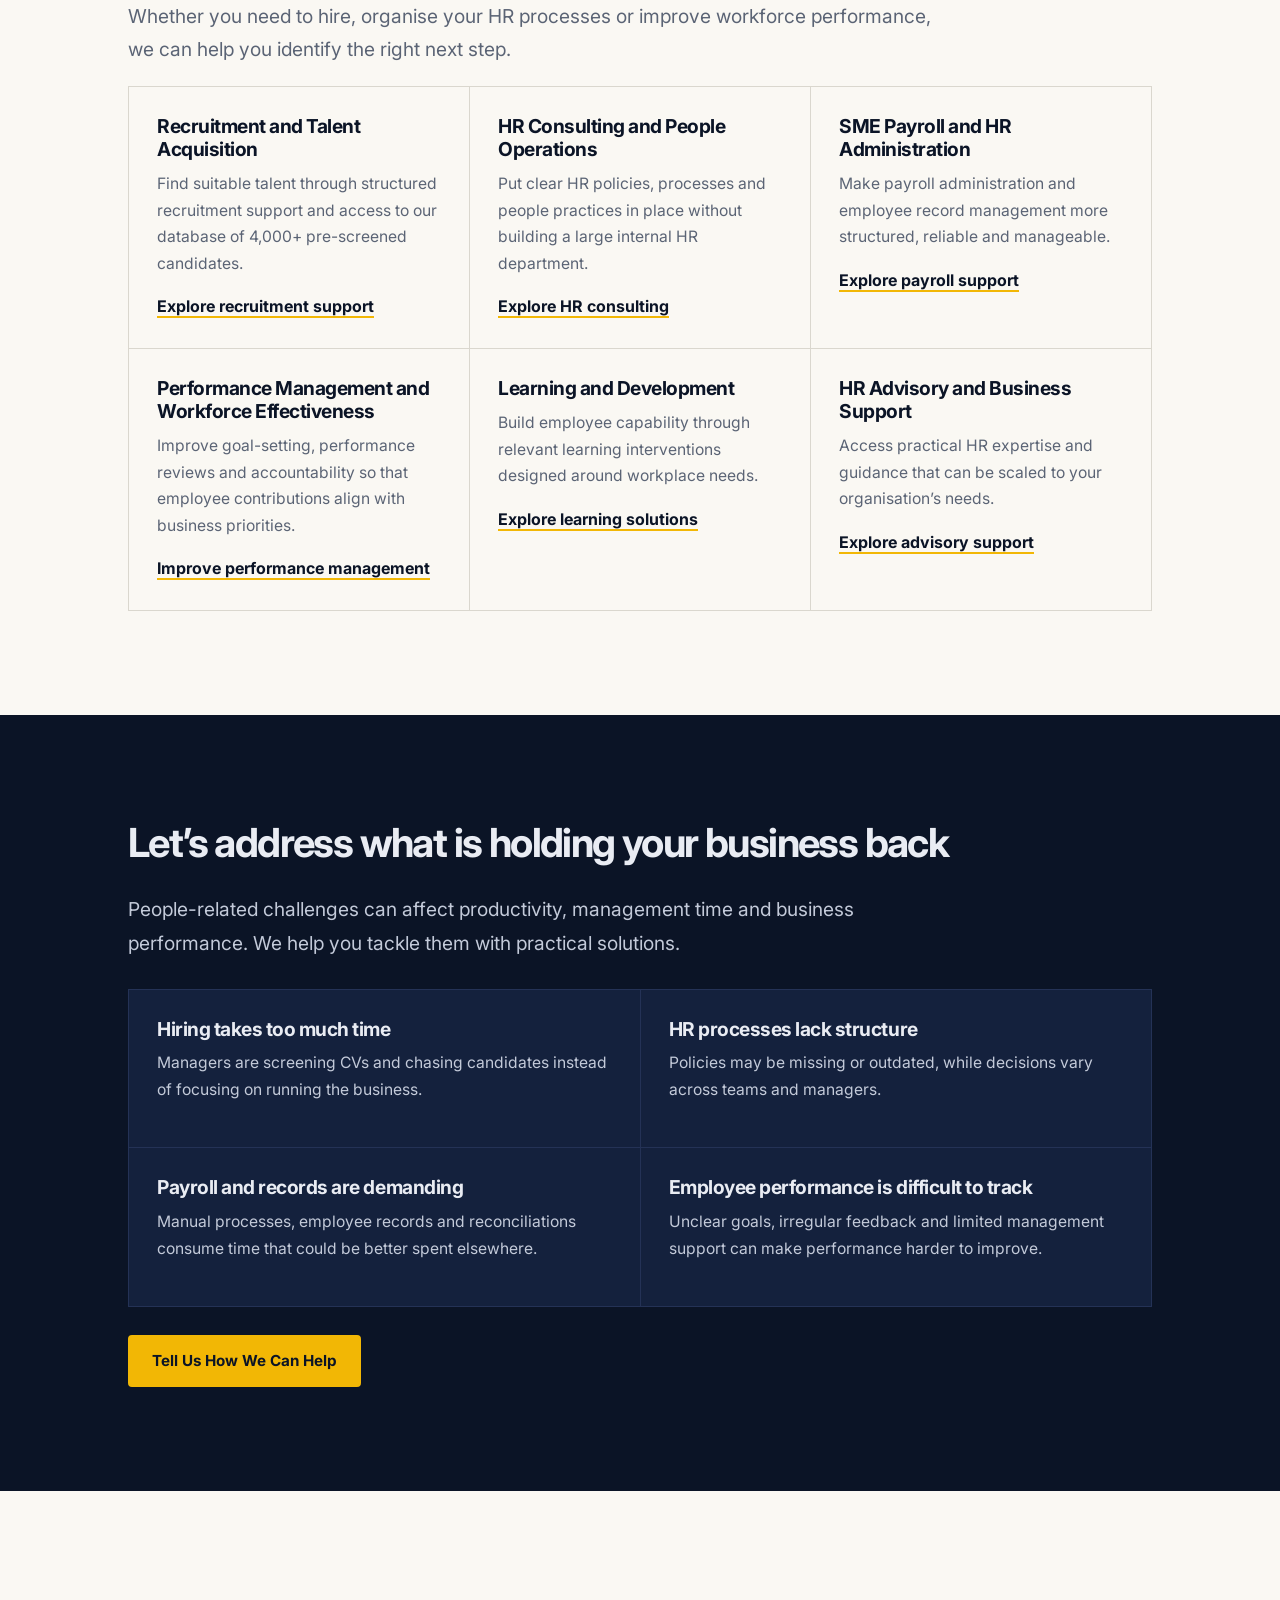
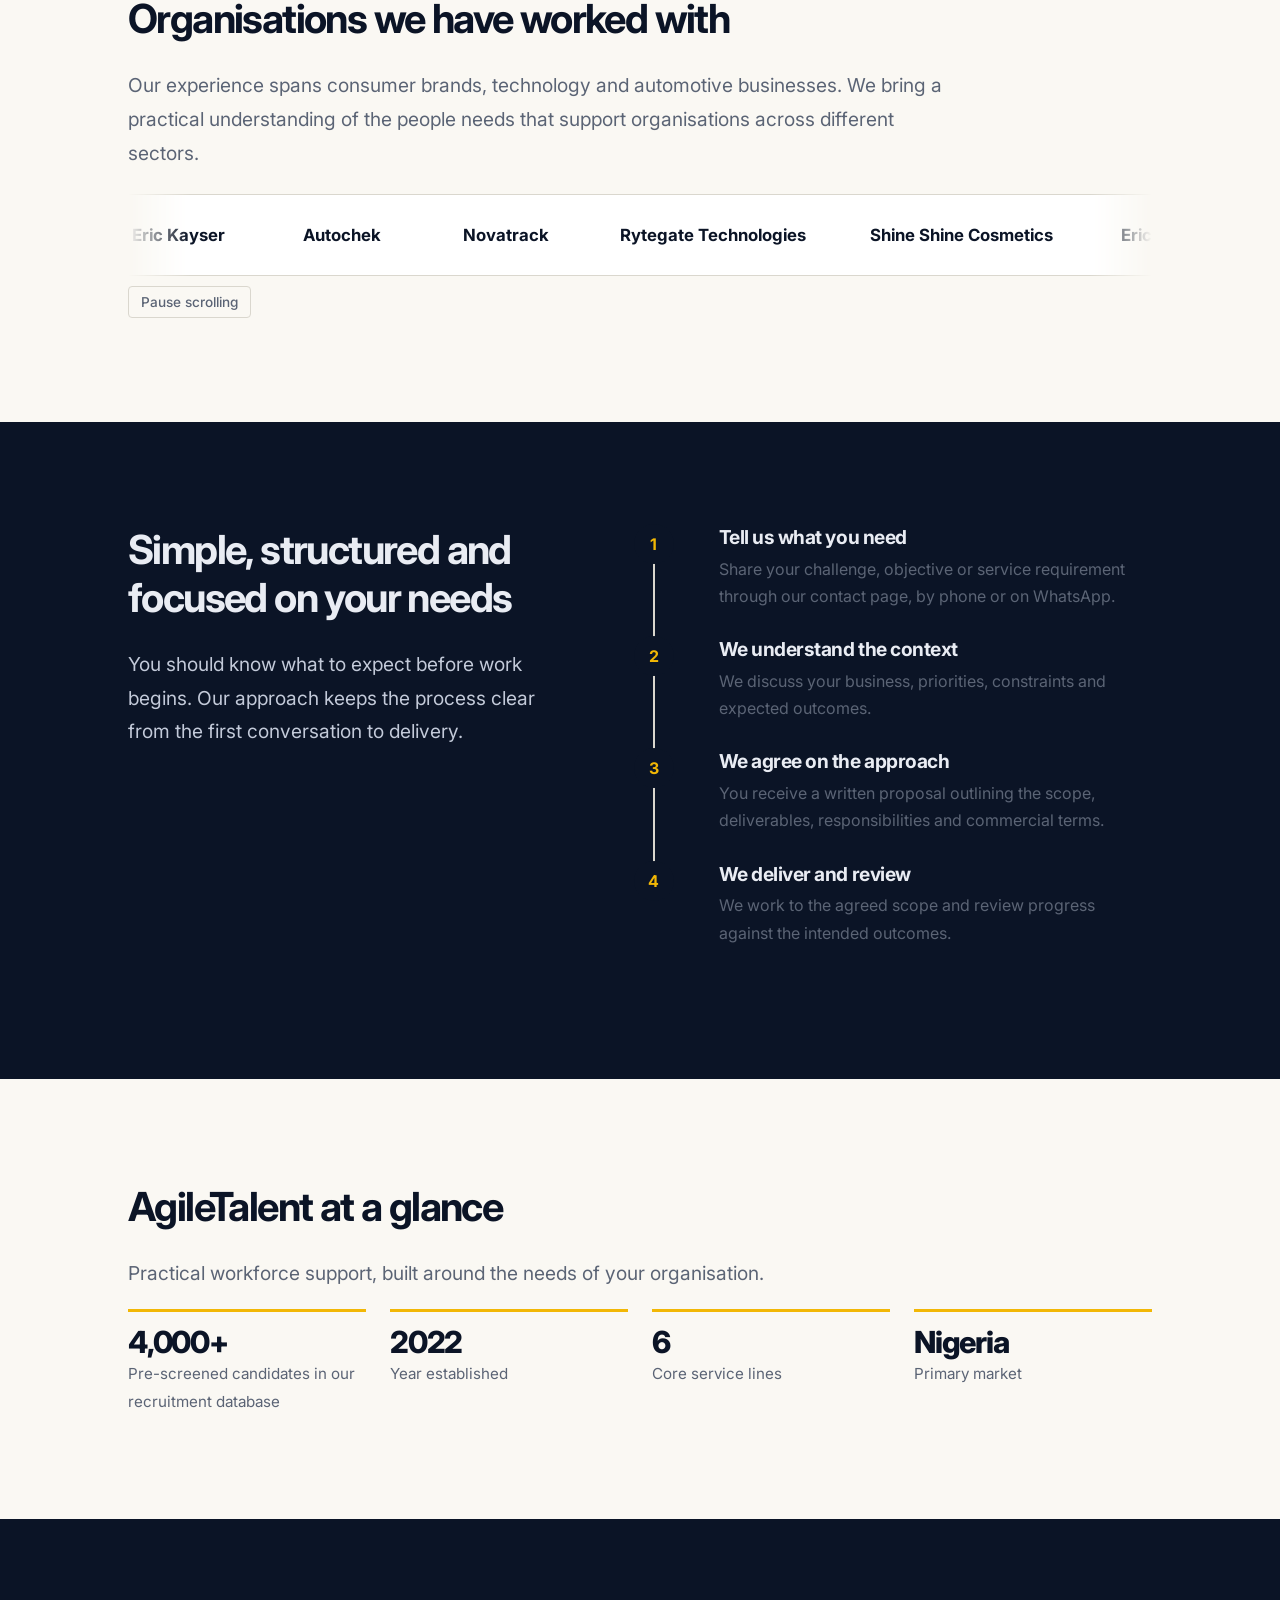
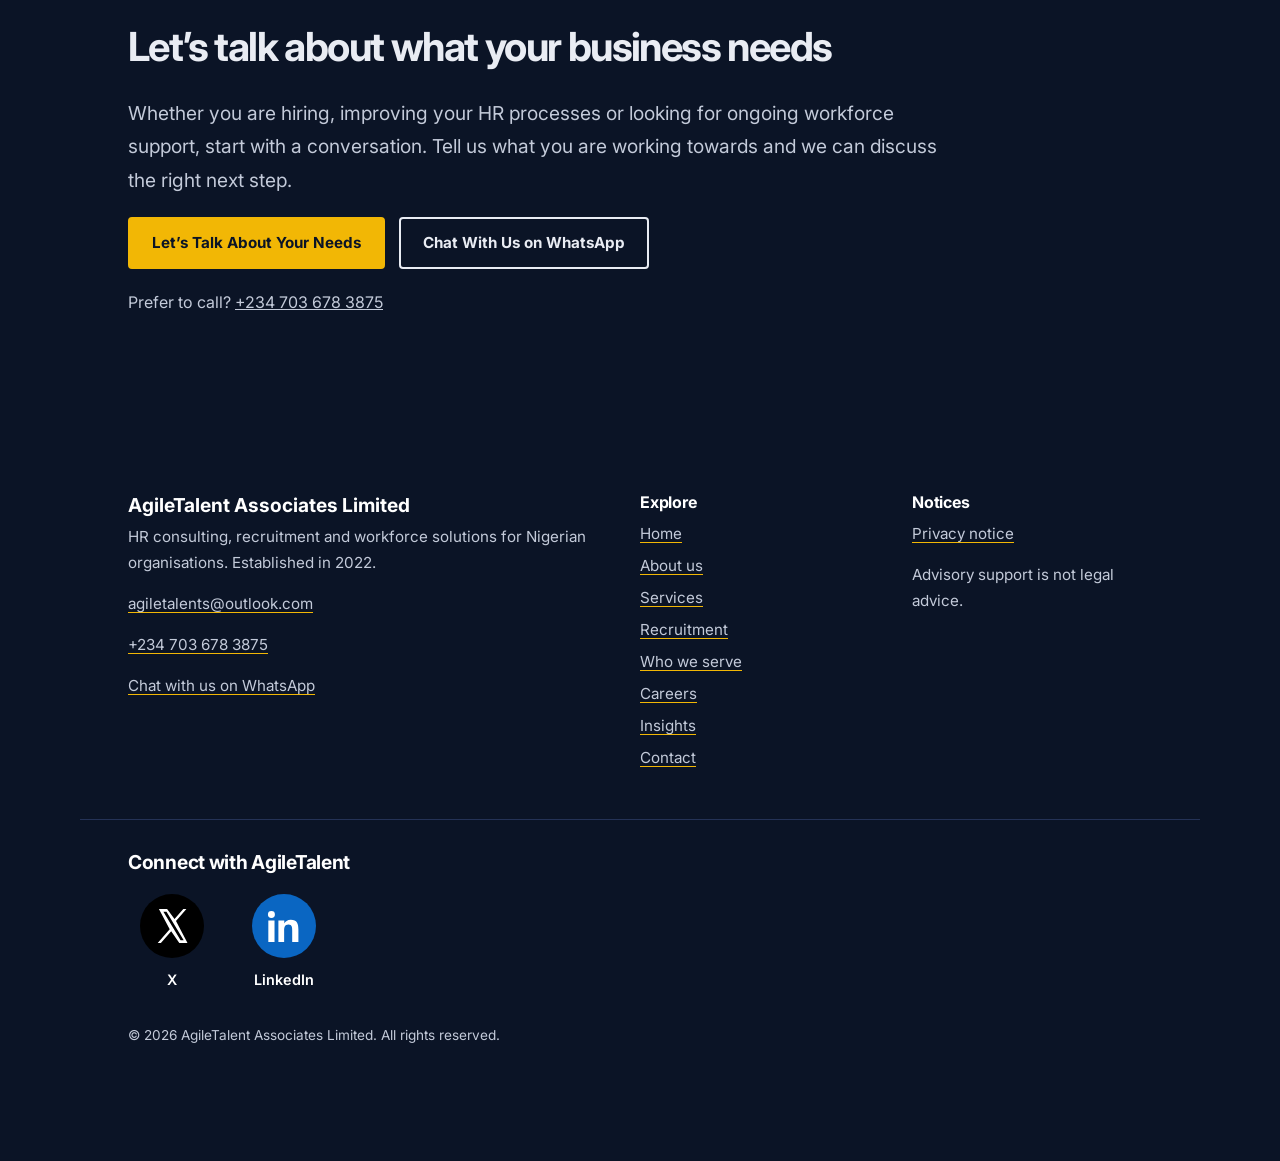
==== commit 7b523173: "Fix HTML entities in index.html" ====
--- a/index.html
+++ b/index.html
@@ -4,7 +4,7 @@
 <meta charset="utf-8">
 <meta name="viewport" content="width=device-width, initial-scale=1, viewport-fit=cover">
 
-<title>Recruitment Firm in Lagos, Nigeria | AgileTalent Associates</title>
+<title>HR Consulting &amp; Recruitment in Nigeria | AgileTalent Associates</title>
 <meta name="description" content="AgileTalent Associates is a recruitment and HR consulting firm serving businesses in Lagos and across Nigeria. Access 4,000+ pre-screened candidates, recruitment outsourcing, payroll and HR advisory services.">
 <meta name="robots" content="index, follow">
 <link rel="canonical" href="https://agiletalentassociates.com/">
@@ -19,7 +19,7 @@
 
 <link rel="preconnect" href="https://fonts.googleapis.com">
 <link rel="preconnect" href="https://fonts.gstatic.com" crossorigin>
-<link href="https://fonts.googleapis.com/css2?family=Inter:wght@400;500;600;700;800&display=swap" rel="stylesheet">
+<link href="https://fonts.googleapis.com/css2?family=Inter:wght@400;500;600;700;800&amp;display=swap" rel="stylesheet">
 
 <script type="application/ld+json">
 {
@@ -46,7 +46,6 @@
 <link rel="stylesheet" href="style.css">
 
 <style>
-/* Homepage logo descriptor */
 header .brand {
   display: inline-flex;
   align-items: center;
@@ -109,6 +108,7 @@
         <li><a href="services.html">Services</a></li>
         <li><a href="recruitment.html">Recruitment</a></li>
         <li><a href="industries.html">Who We Serve</a></li>
+        <li><a href="careers.html">Careers</a></li>
         <li><a href="insights.html">Insights</a></li>
         <li><a href="contact.html">Contact</a></li>
         <li><a class="btn" href="contact.html">Let’s Talk</a></li>
@@ -509,6 +509,7 @@
         <li><a href="services.html">Services</a></li>
         <li><a href="recruitment.html">Recruitment</a></li>
         <li><a href="industries.html">Who we serve</a></li>
+        <li><a href="careers.html">Careers</a></li>
         <li><a href="insights.html">Insights</a></li>
         <li><a href="contact.html">Contact</a></li>
       </ul>
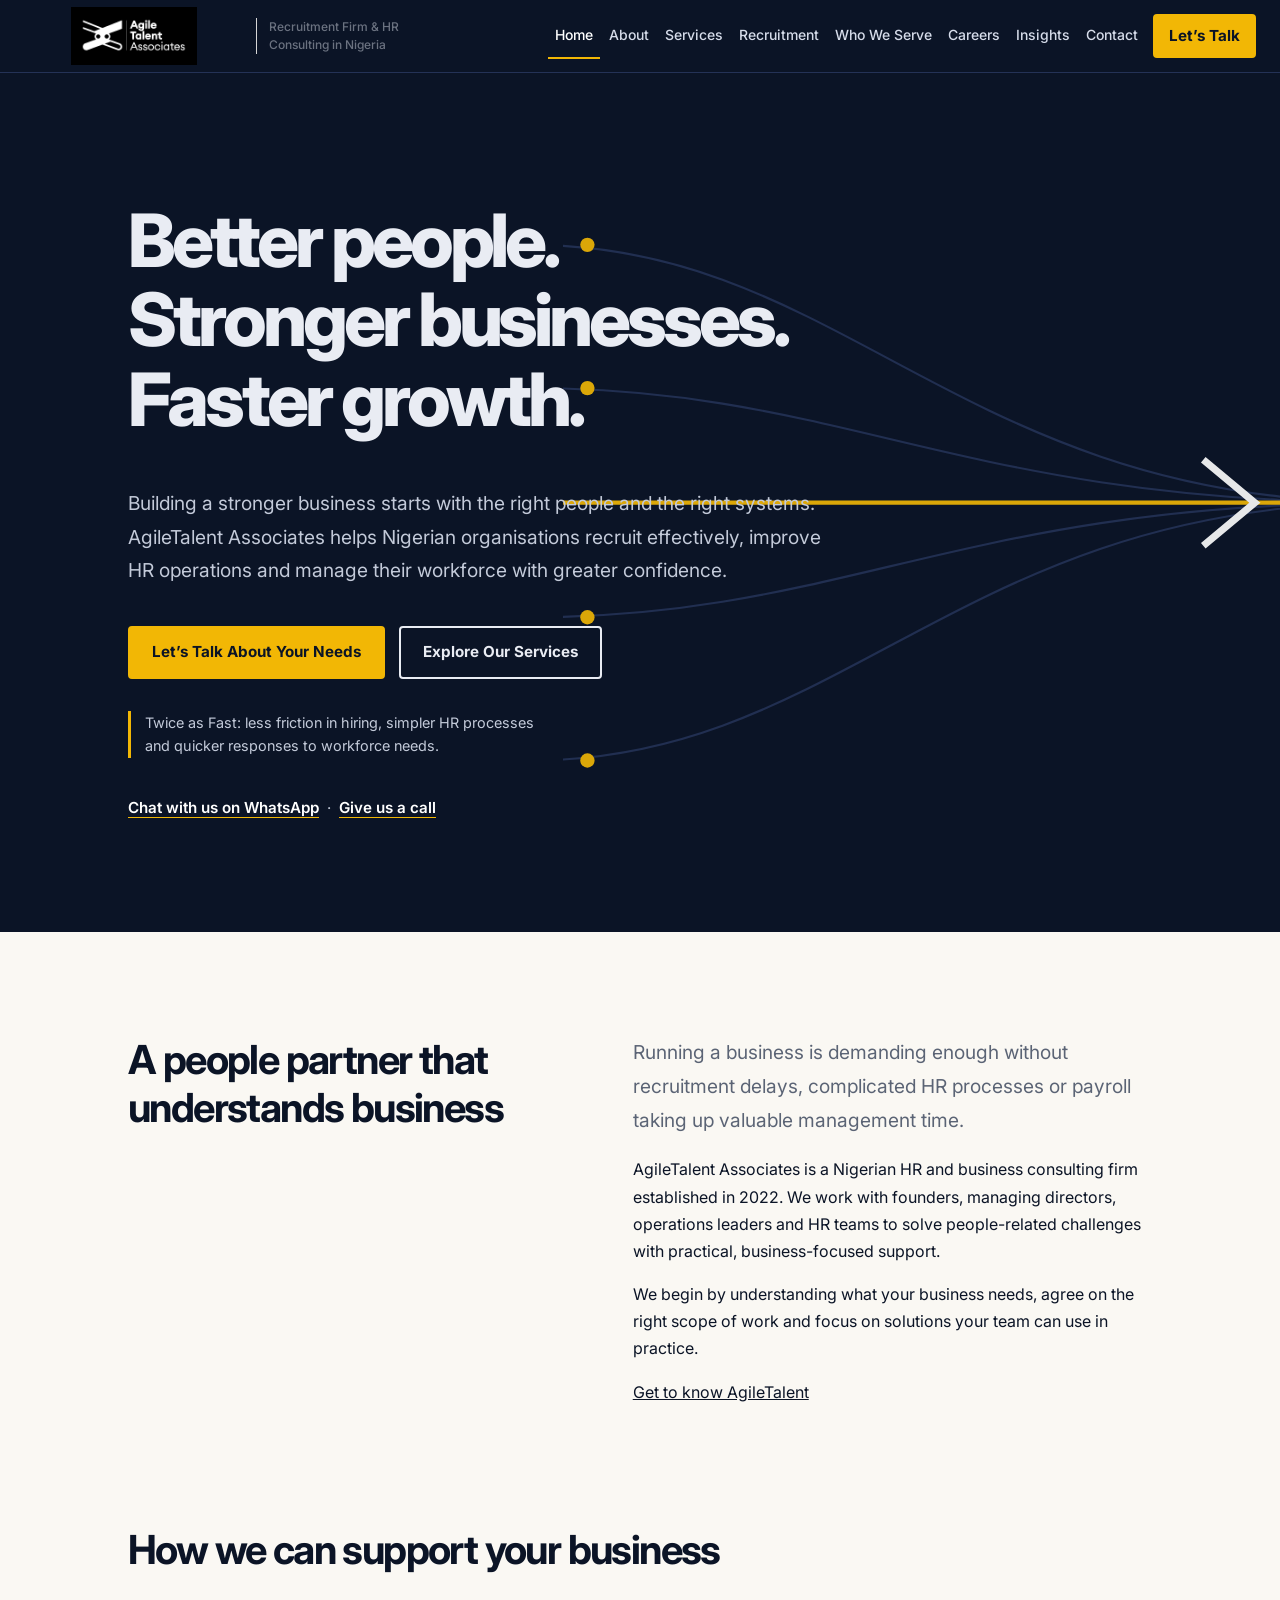
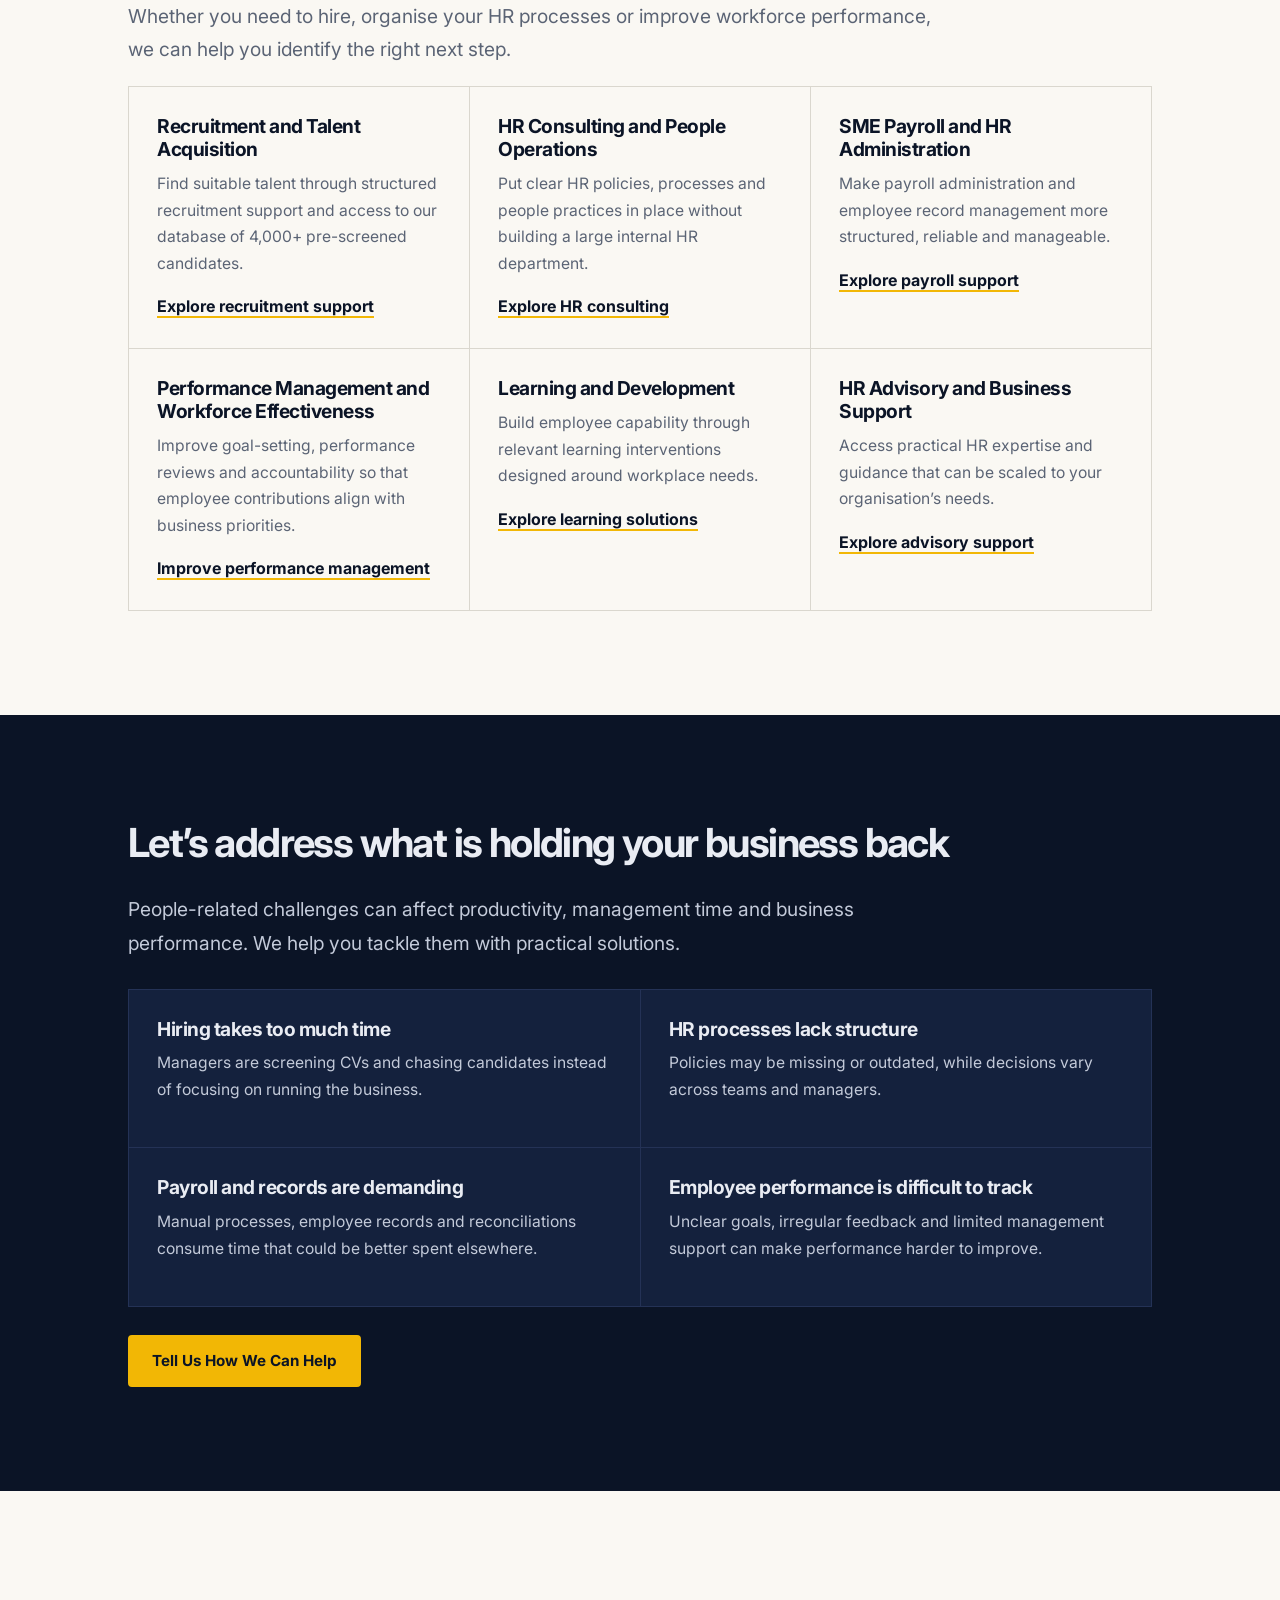
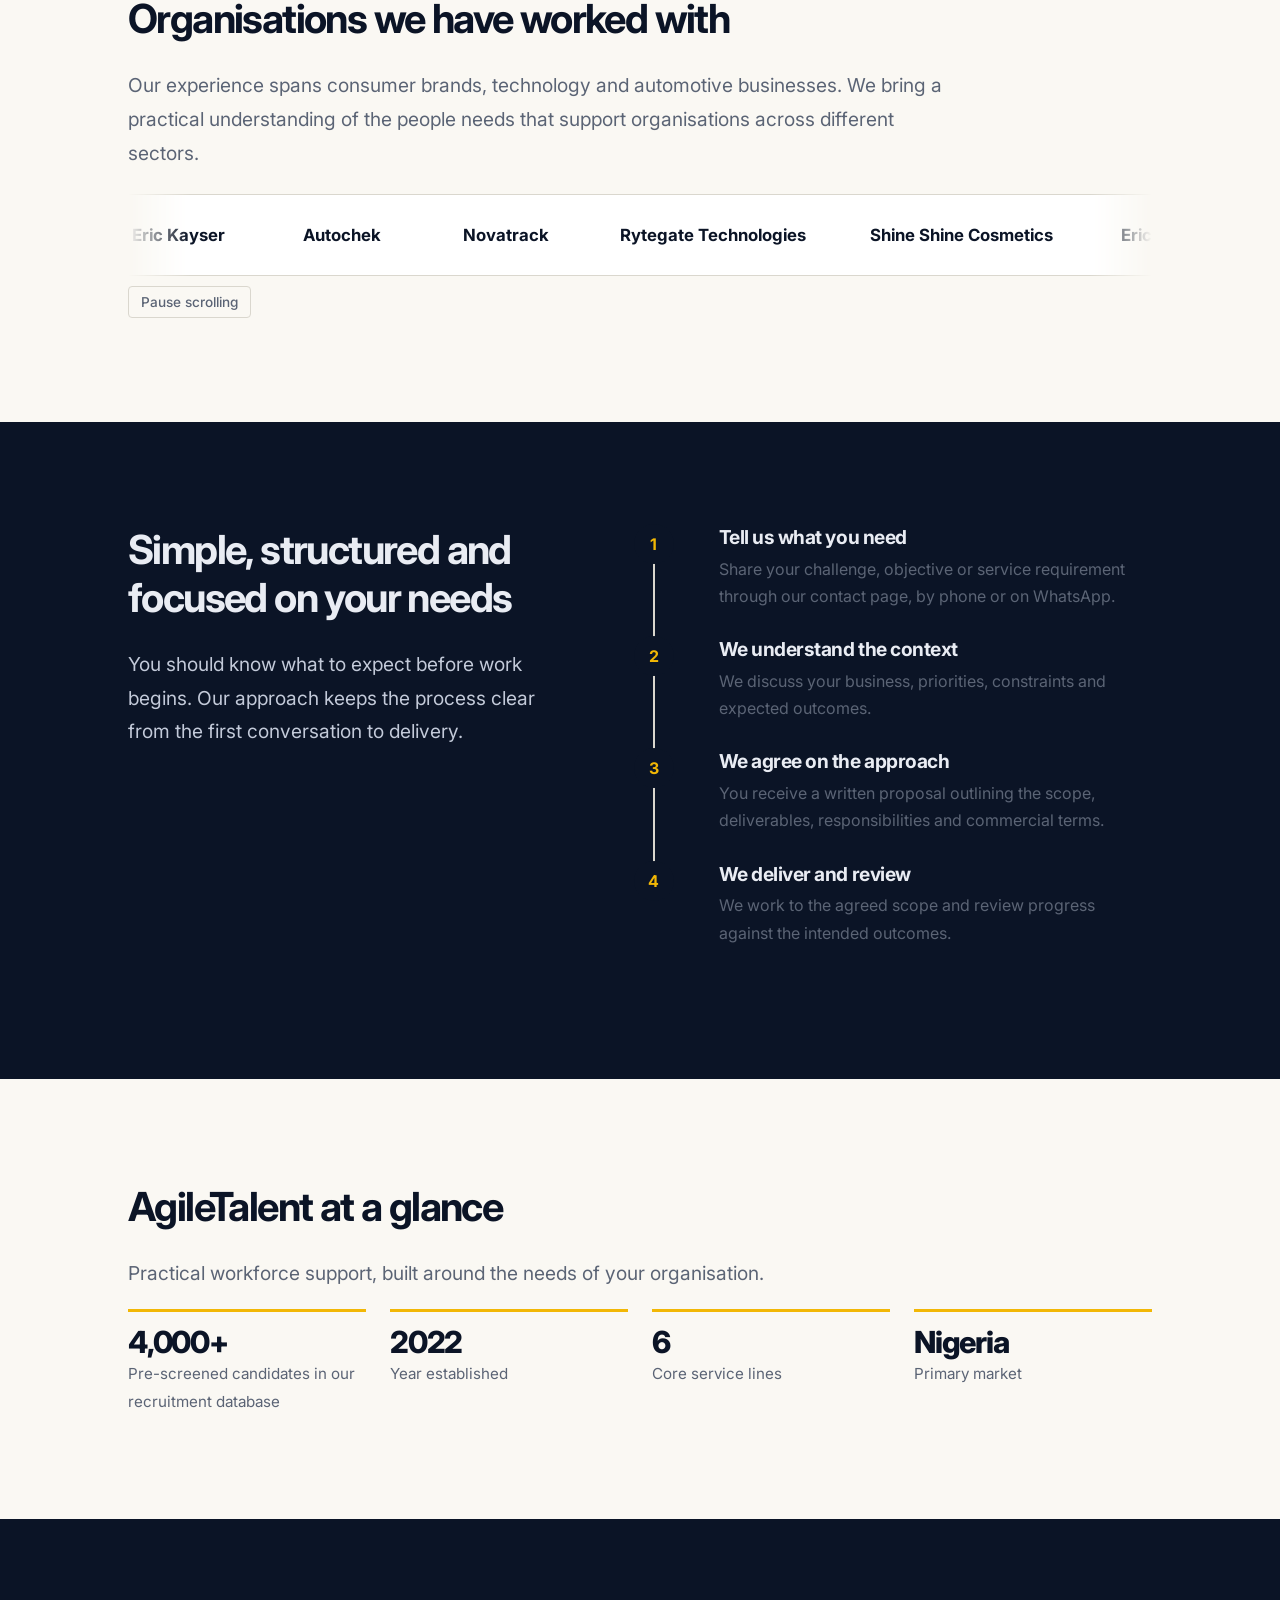
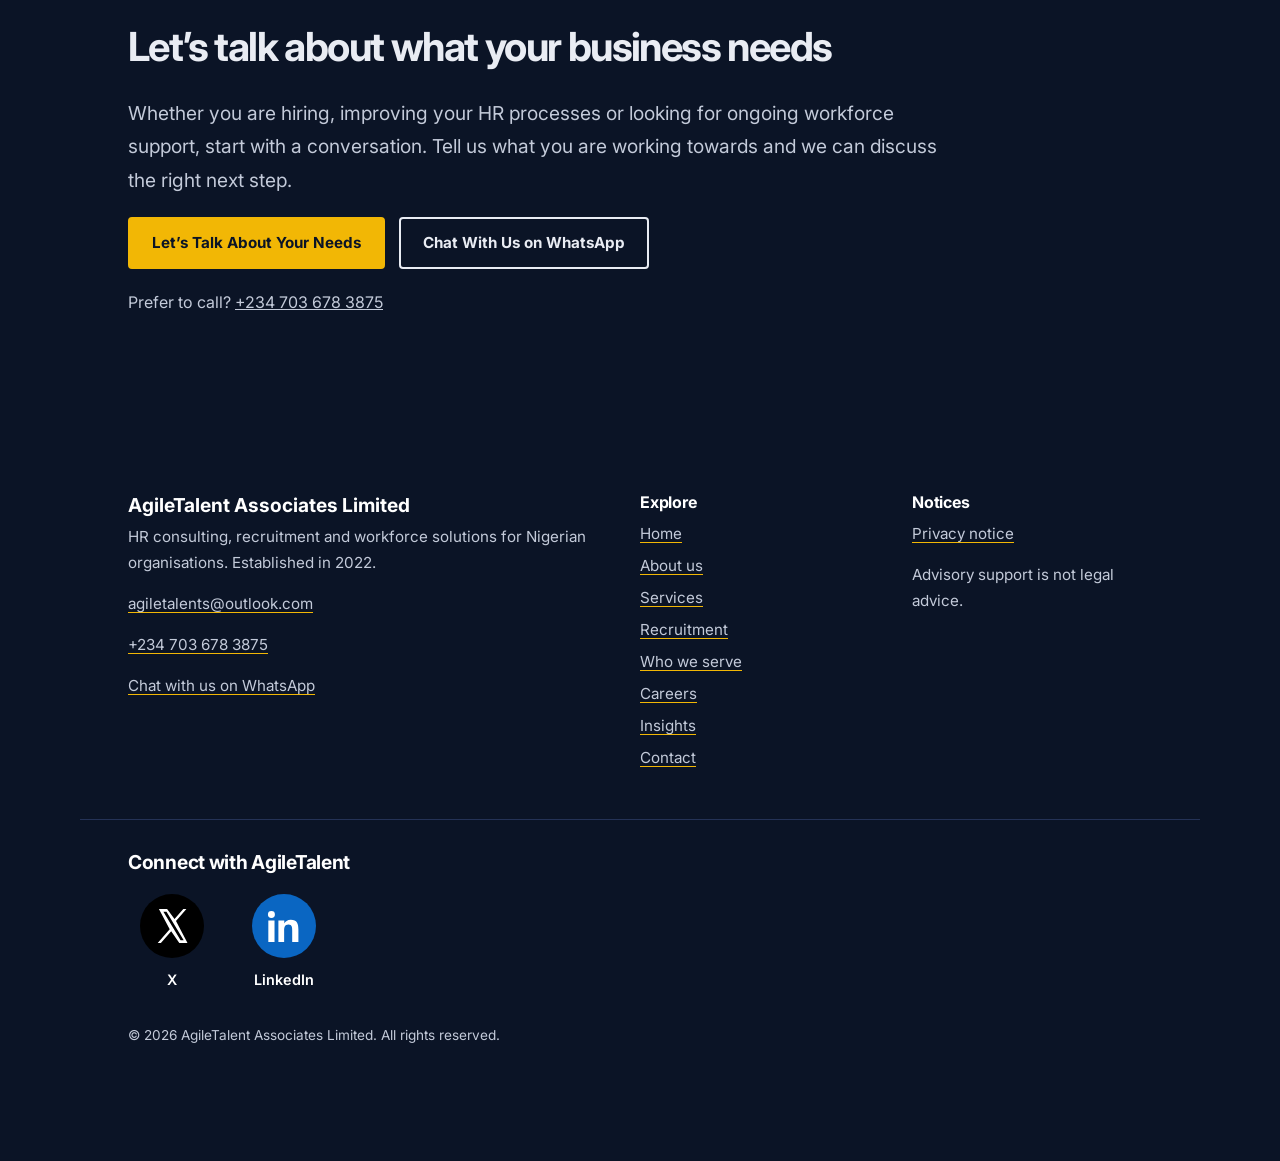
==== commit 99d1be85: "Update brand descriptor text in index.html" ====
--- a/index.html
+++ b/index.html
@@ -94,7 +94,7 @@
     <a class="brand" href="index.html" aria-label="AgileTalent Associates home">
       <img class="mark" src="Artboard 4@4x.png" alt="AgileTalent Associates"
         onerror="this.replaceWith(Object.assign(document.createElement('span'),{className:'wm',textContent:'AgileTalent Associates'}))">
-      <span class="brand-descriptor">Recruitment &amp; HR Consulting in Nigeria</span>
+      <span class="brand-descriptor">Recruitment Firm &amp; HR Consulting in Nigeria</span>
     </a>
 
     <button class="menu" id="menu" aria-expanded="false" aria-controls="nav" type="button">
--- a/style.css
+++ b/style.css
@@ -6,65 +6,97 @@
   --paper: #FAF8F3;
   --grey: #5B6475;
   --line: #DAD7CE;
+  --white: #FFFFFF;
   --f-head: "Inter", "Segoe UI", Arial, sans-serif;
   --f-body: "Inter", "Segoe UI", Arial, sans-serif;
   --max: 1120px;
   --pad: clamp(20px, 5vw, 48px);
 }
 
-* {
+*,
+*::before,
+*::after {
   box-sizing: border-box;
 }
 
 html {
   scroll-padding-top: 84px;
+  scroll-behaviour: smooth;
   -webkit-text-size-adjust: 100%;
   text-size-adjust: 100%;
 }
 
 body {
   margin: 0;
+  padding-top: env(safe-area-inset-top, 0px);
   font: 400 1rem/1.7 var(--f-body);
   color: var(--ink);
   background: var(--paper);
-  padding-top: env(safe-area-inset-top, 0px);
+  overflow-wrap: break-word;
+}
+
+img,
+svg,
+video {
+  max-width: 100%;
 }
 
 h1,
 h2,
-h3 {
+h3,
+h4 {
   font-family: var(--f-head);
   line-height: 1.2;
-  margin: 0 0 0.65em;
-  letter-spacing: -0.035em;
+  margin: 0 0 .65em;
+  letter-spacing: -.035em;
 }
 
 h1 {
   font-size: clamp(2.4rem, 6.4vw, 4.6rem);
   font-weight: 800;
   line-height: 1.08;
-  letter-spacing: -0.055em;
+  letter-spacing: -.055em;
 }
 
 h2 {
   font-size: clamp(1.75rem, 3.6vw, 2.5rem);
   font-weight: 700;
-  letter-spacing: -0.04em;
+  letter-spacing: -.04em;
 }
 
 h3 {
   font-size: 1.2rem;
   font-weight: 700;
-  letter-spacing: -0.025em;
+  letter-spacing: -.025em;
+}
+
+h4 {
+  font-size: 1rem;
+  font-weight: 700;
 }
 
 p {
+  max-width: 68ch;
   margin: 0 0 1em;
-  max-width: 68ch;
 }
 
 a {
   color: inherit;
+}
+
+button,
+input,
+select,
+textarea {
+  font: inherit;
+}
+
+button,
+a,
+input,
+select,
+textarea {
+  -webkit-tap-highlight-color: transparent;
 }
 
 :focus-visible {
@@ -72,21 +104,31 @@
   outline-offset: 3px;
 }
 
+[hidden] {
+  display: none !important;
+}
+
+/* ACCESSIBILITY */
+
 .skip {
   position: absolute;
-  left: -999px;
+  left: -9999px;
   top: 0;
+  z-index: 100;
+  padding: 10px 16px;
   background: var(--gold);
   color: var(--ink);
-  padding: 10px 16px;
-  z-index: 100;
 }
 
 .skip:focus {
-  left: 0;
-}
+  left: 12px;
+  top: 12px;
+}
+
+/* GENERAL LAYOUT */
 
 .wrap {
+  width: 100%;
   max-width: var(--max);
   margin: 0 auto;
   padding: 0 var(--pad);
@@ -106,21 +148,23 @@
 }
 
 .lead {
+  max-width: 68ch;
+  color: var(--grey);
   font-size: clamp(1.05rem, 1.5vw, 1.2rem);
   line-height: 1.75;
-  color: var(--grey);
 }
 
 .dark .lead {
   color: #C3CAD9;
 }
 
-/* HEADER AND NAVIGATION */
+/* HEADER AND BRAND */
 
 header {
   position: sticky;
   top: 0;
   z-index: 50;
+  width: 100%;
   background: var(--ink);
   color: #fff;
   border-bottom: 1px solid #243256;
@@ -130,51 +174,75 @@
   display: flex;
   align-items: center;
   justify-content: space-between;
-  height: 72px;
-  gap: 16px;
   width: 100%;
   max-width: none;
-  padding: 0 24px;
+  min-height: 72px;
+  height: auto;
+  padding: 5px 24px;
+  gap: 18px;
 }
 
 .brand {
+  display: inline-flex;
+  align-items: center;
+  justify-content: flex-start;
+  gap: 12px;
+  width: auto;
+  max-width: 440px;
+  min-width: 0;
+  min-height: 60px;
+  flex: 0 1 auto;
+  overflow: visible;
+  text-decoration: none;
+}
+
+.brand .mark {
+  display: block;
+  width: 220px;
+  height: 58px;
+  max-width: 100%;
+  object-fit: contain;
+  flex: 0 1 220px;
+}
+
+.brand-descriptor {
+  display: inline-block;
+  max-width: 145px;
+  min-width: 0;
+  padding-left: 11px;
+  border-left: 1px solid #536078;
+  color: #C3CAD9;
+  font-family: var(--f-body);
+  font-size: 10.5px;
+  font-weight: 500;
+  line-height: 1.45;
+  white-space: normal;
+  flex: 0 1 145px;
+}
+
+.wm {
+  color: #fff;
+  font: 700 1.2rem var(--f-head);
+  letter-spacing: -.035em;
+}
+
+/* NAVIGATION */
+
+nav {
+  flex-shrink: 1;
+  min-width: 0;
+  margin-left: auto;
+}
+
+nav ul {
   display: flex;
   align-items: center;
-  width: 260px;
-  height: 68px;
-  flex-shrink: 0;
-  overflow: visible;
-  text-decoration: none;
-}
-
-.brand .mark {
-  display: block;
-  width: 260px;
-  height: 62px;
-  max-width: none;
-  object-fit: contain;
-  flex-shrink: 0;
-}
-
-.wm {
-  font: 700 1.2rem var(--f-head);
-  color: #fff;
-  letter-spacing: -0.035em;
-}
-
-nav {
-  flex-shrink: 0;
-  margin-left: auto;
-}
-
-nav ul {
-  display: flex;
+  justify-content: flex-end;
   flex-wrap: nowrap;
   gap: 2px;
-  list-style: none;
   margin: 0;
   padding: 0;
-  align-items: center;
+  list-style: none;
   white-space: nowrap;
 }
 
@@ -186,11 +254,11 @@
 nav a {
   display: block;
   padding: 10px 7px;
+  border-bottom: 2px solid transparent;
+  color: #D6DCEA;
+  font-size: .875rem;
+  font-weight: 500;
   text-decoration: none;
-  font-size: 0.875rem;
-  font-weight: 500;
-  color: #D6DCEA;
-  border-bottom: 2px solid transparent;
   white-space: nowrap;
 }
 
@@ -203,19 +271,24 @@
   border-bottom-color: var(--gold);
 }
 
+/* BUTTONS */
+
 .btn {
   display: inline-block;
-  background: var(--gold);
-  color: var(--ink);
-  font: 700 0.95rem/1.35 var(--f-body);
   padding: 14px 22px;
   border: 2px solid var(--gold);
   border-radius: 4px;
+  background: var(--gold);
+  color: var(--ink);
+  font: 700 .95rem/1.35 var(--f-body);
+  text-align: center;
   text-decoration: none;
   cursor: pointer;
-  text-align: center;
-  transition: background 0.2s ease, border-color 0.2s ease, transform 0.2s ease;
   white-space: normal;
+  transition:
+    background .2s ease,
+    border-color .2s ease,
+    transform .2s ease;
 }
 
 .btn:hover {
@@ -234,25 +307,32 @@
 }
 
 .btn.ghost:hover {
-  background: rgba(255, 255, 255, 0.08);
+  background: rgba(255,255,255,.08);
 }
 
 nav .btn {
+  margin-left: 6px;
   padding: 10px 14px;
-  margin-left: 6px;
   color: var(--ink);
   white-space: nowrap;
 }
 
+/* MOBILE NAVIGATION CONTROL */
+
 .menu {
   display: none;
-  background: none;
+  flex: 0 0 auto;
+  padding: 9px 14px;
   border: 1px solid #3A4A75;
+  border-radius: 4px;
+  background: transparent;
   color: #fff;
-  padding: 9px 14px;
-  font: 500 0.95rem var(--f-body);
-  border-radius: 4px;
+  font: 500 .95rem var(--f-body);
   cursor: pointer;
+}
+
+.menu:hover {
+  background: #172945;
 }
 
 /* COLLAPSED NAVIGATION */
@@ -264,20 +344,19 @@
 
   .menu {
     display: block;
-    flex-shrink: 0;
   }
 
   nav {
     position: absolute;
+    top: 100%;
     left: 0;
     right: 0;
-    top: 72px;
+    display: none;
+    margin: 0;
+    max-height: calc(100vh - 72px);
+    overflow-y: auto;
     background: var(--ink);
     border-bottom: 1px solid #243256;
-    display: none;
-    margin-left: 0;
-    max-height: calc(100vh - 72px);
-    overflow-y: auto;
   }
 
   nav.open {
@@ -305,33 +384,60 @@
 
   nav .btn {
     display: block;
+    width: 100%;
     margin: 12px 0 0;
     text-align: center;
-    width: 100%;
-  }
-}
+  }
+}
+
+/* TABLET AND MOBILE HEADER */
 
 @media (max-width: 600px) {
+  .bar {
+    min-height: 64px;
+    padding: 5px 16px;
+    gap: 10px;
+  }
+
   .brand {
-    width: 210px;
-    height: 60px;
+    max-width: calc(100% - 65px);
+    min-height: 52px;
+    gap: 8px;
   }
 
   .brand .mark {
-    width: 210px;
-    height: 55px;
-  }
-
-  .bar {
-    height: 64px;
-    padding-left: 16px;
-    padding-right: 16px;
-    gap: 10px;
+    width: 145px;
+    height: 48px;
+    flex: 0 1 145px;
+  }
+
+  .brand-descriptor {
+    max-width: 112px;
+    padding-left: 8px;
+    font-size: 9px;
+    line-height: 1.4;
+    flex: 0 1 112px;
   }
 
   nav {
-    top: 64px;
     max-height: calc(100vh - 64px);
+  }
+}
+
+@media (max-width: 360px) {
+  .brand .mark {
+    width: 125px;
+    flex-basis: 125px;
+  }
+
+  .brand-descriptor {
+    max-width: 100px;
+    font-size: 8.5px;
+    flex-basis: 100px;
+  }
+
+  .brand {
+    gap: 6px;
   }
 }
 
@@ -355,48 +461,47 @@
 
 .acts {
   display: flex;
+  align-items: center;
+  flex-wrap: wrap;
   gap: 14px;
-  flex-wrap: wrap;
-  align-items: center;
 }
 
 .track {
   position: absolute;
+  top: 0;
   right: -6%;
-  top: 0;
+  z-index: 1;
+  width: 62%;
   height: 100%;
-  width: 62%;
-  z-index: 1;
-  opacity: 0.9;
+  opacity: .9;
   pointer-events: none;
 }
 
 .tag {
   display: inline-block;
+  max-width: 46ch;
   margin-top: 2.2em;
   padding-left: 14px;
   border-left: 3px solid var(--gold);
   color: #C3CAD9;
-  font-size: 0.9rem;
+  font-size: .9rem;
   line-height: 1.65;
-  max-width: 46ch;
 }
 
 .hero-contact {
   display: flex;
+  align-items: center;
   flex-wrap: wrap;
   gap: 8px;
-  align-items: center;
-  margin-top: 22px;
-  margin-bottom: 0;
-  font-size: 0.95rem;
+  margin: 22px 0 0;
+  font-size: .95rem;
 }
 
 .hero-contact a {
   color: #fff;
+  font-weight: 600;
   text-decoration-color: var(--gold);
   text-underline-offset: 4px;
-  font-weight: 600;
 }
 
 .hero-contact a:hover {
@@ -405,9 +510,9 @@
 
 @media (max-width: 760px) {
   .track {
+    right: -30%;
     width: 120%;
-    opacity: 0.35;
-    right: -30%;
+    opacity: .35;
   }
 
   .hero .acts {
@@ -424,8 +529,8 @@
 .grid {
   display: grid;
   gap: 1px;
+  border: 1px solid var(--line);
   background: var(--line);
-  border: 1px solid var(--line);
 }
 
 .g3 {
@@ -436,31 +541,18 @@
   grid-template-columns: repeat(2, minmax(0, 1fr));
 }
 
-@media (max-width: 860px) {
-  .g3 {
-    grid-template-columns: repeat(2, minmax(0, 1fr));
-  }
-}
-
-@media (max-width: 600px) {
-  .g3,
-  .g2 {
-    grid-template-columns: 1fr;
-  }
-}
-
 .cell {
+  padding: 28px;
   background: var(--paper);
-  padding: 28px;
 }
 
 .cell h3 {
-  margin-bottom: 0.5em;
+  margin-bottom: .5em;
 }
 
 .cell p {
   color: var(--grey);
-  font-size: 0.98rem;
+  font-size: .98rem;
 }
 
 .cell a.more {
@@ -475,8 +567,8 @@
 }
 
 .dark .grid {
+  border-color: #243256;
   background: #243256;
-  border-color: #243256;
 }
 
 .dark .cell {
@@ -489,11 +581,11 @@
 
 .cell .lab {
   display: block;
-  font: 700 0.8rem var(--f-body);
-  letter-spacing: 0.06em;
+  margin-bottom: 10px;
+  color: var(--gold-d);
+  font: 700 .8rem var(--f-body);
+  letter-spacing: .06em;
   text-transform: uppercase;
-  color: var(--gold-d);
-  margin-bottom: 10px;
 }
 
 .dark .cell .lab {
@@ -501,21 +593,34 @@
 }
 
 .cell.big p {
-  font: 600 1.1rem/1.55 var(--f-head);
-  color: var(--ink);
   max-width: none;
   margin: 0;
+  color: var(--ink);
+  font: 600 1.1rem/1.55 var(--f-head);
 }
 
 .dark .cell.big p {
   color: #fff;
+}
+
+@media (max-width: 860px) {
+  .g3 {
+    grid-template-columns: repeat(2, minmax(0, 1fr));
+  }
+}
+
+@media (max-width: 600px) {
+  .g3,
+  .g2 {
+    grid-template-columns: 1fr;
+  }
 }
 
 .split {
   display: grid;
   grid-template-columns: 1fr 1.2fr;
+  align-items: start;
   gap: clamp(28px, 6vw, 72px);
-  align-items: start;
 }
 
 @media (max-width: 800px) {
@@ -524,19 +629,21 @@
   }
 }
 
+/* PROCESS STEPS */
+
 .steps {
-  list-style: none;
   margin: 0;
   padding: 0;
+  list-style: none;
   counter-reset: s;
 }
 
 .steps li {
-  counter-increment: s;
   position: relative;
+  margin-left: 20px;
   padding: 0 0 28px 64px;
   border-left: 2px solid var(--line);
-  margin-left: 20px;
+  counter-increment: s;
 }
 
 .steps li:last-child {
@@ -544,28 +651,30 @@
 }
 
 .steps li::before {
-  content: counter(s);
   position: absolute;
+  top: -2px;
   left: -21px;
-  top: -2px;
+  display: grid;
   width: 40px;
   height: 40px;
+  place-items: center;
+  border-radius: 50%;
   background: var(--ink);
   color: var(--gold);
-  border-radius: 50%;
-  display: grid;
-  place-items: center;
+  content: counter(s);
   font: 700 1rem var(--f-head);
 }
 
 .steps h3 {
-  margin: 0 0 0.35em;
+  margin: 0 0 .35em;
 }
 
 .steps p {
+  margin: 0;
   color: var(--grey);
-  margin: 0;
-}
+}
+
+/* FACTS AND STATISTICS */
 
 .facts {
   display: grid;
@@ -574,41 +683,43 @@
 }
 
 .facts div {
+  padding-top: 12px;
   border-top: 3px solid var(--gold);
-  padding-top: 12px;
 }
 
 .facts strong {
   display: block;
   font: 800 1.9rem var(--f-head);
-  letter-spacing: -0.04em;
+  letter-spacing: -.04em;
 }
 
 .facts span {
   color: #C3CAD9;
-  font-size: 0.95rem;
-}
+  font-size: .95rem;
+}
+
+/* CLIENTS */
 
 .clients {
-  list-style: none;
-  margin: 24px 0 0;
-  padding: 0;
   display: flex;
   flex-wrap: wrap;
   gap: 12px;
+  margin: 24px 0 0;
+  padding: 0;
+  list-style: none;
 }
 
 .clients li {
+  padding: 12px 18px;
   border: 1px solid var(--line);
   background: #fff;
-  padding: 12px 18px;
   font: 600 1rem var(--f-head);
-  letter-spacing: -0.02em;
+  letter-spacing: -.02em;
 }
 
 .dark .clients li {
+  border-color: #243256;
   background: var(--ink-2);
-  border-color: #243256;
   color: #fff;
 }
 
@@ -639,9 +750,9 @@
   display: flex;
   align-items: center;
   gap: 64px;
-  list-style: none;
   margin: 0;
   padding: 0 64px 0 0;
+  list-style: none;
 }
 
 .marq li {
@@ -650,26 +761,26 @@
   justify-content: center;
   min-width: 100px;
   height: 80px;
+  color: var(--ink);
   font: 700 1.05rem var(--f-head);
   white-space: nowrap;
-  color: var(--ink);
 }
 
 .marq img {
-  height: 42px;
   width: auto;
   max-width: 160px;
+  height: 42px;
   object-fit: contain;
 }
 
 .pm {
   margin-top: 10px;
-  background: none;
+  padding: 7px 12px;
   border: 1px solid var(--line);
   border-radius: 4px;
-  padding: 7px 12px;
-  font: 500 0.85rem var(--f-body);
+  background: transparent;
   color: var(--grey);
+  font: 500 .85rem var(--f-body);
   cursor: pointer;
 }
 
@@ -684,46 +795,14 @@
   }
 }
 
-@media (prefers-reduced-motion: reduce) {
-  .marq-track {
-    animation: none;
-    width: auto;
-    flex-wrap: wrap;
-  }
-
-  .marq ul[aria-hidden] {
-    display: none;
-  }
-
-  .marq ul {
-    flex-wrap: wrap;
-    gap: 24px 40px;
-    padding: 16px 24px;
-  }
-
-  .pm {
-    display: none;
-  }
-
-  .marq {
-    -webkit-mask-image: none;
-    mask-image: none;
-  }
-
-  .btn,
-  .social-icon {
-    transition: none;
-  }
-}
-
 /* NOTES AND SERVICE DETAILS */
 
 .note {
-  font-size: 0.9rem;
+  max-width: 70ch;
+  padding-left: 12px;
+  border-left: 3px solid var(--gold);
   color: var(--grey);
-  border-left: 3px solid var(--gold);
-  padding-left: 12px;
-  max-width: 70ch;
+  font-size: .9rem;
 }
 
 .dark .note {
@@ -743,13 +822,13 @@
 }
 
 .svc dt {
+  color: var(--gold-d);
   font-weight: 700;
-  color: var(--gold-d);
 }
 
 .svc dd {
+  max-width: 64ch;
   margin: 0;
-  max-width: 64ch;
 }
 
 @media (max-width: 640px) {
@@ -763,7 +842,7 @@
   }
 }
 
-/* FORMS */
+/* GENERAL FORMS */
 
 form {
   display: grid;
@@ -776,34 +855,28 @@
   gap: 18px;
 }
 
-@media (max-width: 640px) {
-  .row {
-    grid-template-columns: 1fr;
-  }
-}
-
 label {
   display: block;
+  margin-bottom: 6px;
+  font-size: .95rem;
   font-weight: 600;
-  font-size: 0.95rem;
-  margin-bottom: 6px;
 }
 
 label .opt {
+  color: var(--grey);
   font-weight: 400;
-  color: var(--grey);
 }
 
 input,
 select,
 textarea {
   width: 100%;
-  font: inherit;
   padding: 12px 14px;
   border: 1.5px solid #9A9B9E;
   border-radius: 4px;
   background: #fff;
   color: var(--ink);
+  font: inherit;
 }
 
 textarea {
@@ -811,30 +884,48 @@
   resize: vertical;
 }
 
+input:focus,
+select:focus,
+textarea:focus {
+  border-color: var(--gold-d);
+}
+
+input[type="checkbox"],
+input[type="radio"] {
+  width: auto;
+  flex: 0 0 auto;
+  accent-color: var(--ink);
+}
+
+.chk {
+  display: flex;
+  align-items: flex-start;
+  gap: 10px;
+  font-weight: 400;
+}
+
+.chk input {
+  width: 18px;
+  height: 18px;
+  flex: 0 0 18px;
+  margin: 4px 0 0;
+}
+
+.chk label {
+  margin: 0;
+  font-weight: 400;
+}
+
 .err {
+  margin-top: 4px;
   color: #A32020;
-  font-size: 0.9rem;
-  margin-top: 4px;
+  font-size: .9rem;
 }
 
 input[aria-invalid="true"],
 select[aria-invalid="true"],
 textarea[aria-invalid="true"] {
   border-color: #A32020;
-}
-
-.chk {
-  display: flex;
-  gap: 10px;
-  align-items: flex-start;
-  font-weight: 400;
-}
-
-.chk input {
-  width: 22px;
-  height: 22px;
-  margin-top: 3px;
-  flex: none;
 }
 
 .hp {
@@ -845,19 +936,43 @@
 }
 
 .ok {
-  background: #fff;
+  padding: 28px;
   border: 1.5px solid var(--ink);
   border-left: 6px solid var(--gold);
-  padding: 28px;
+  background: #fff;
+}
+
+@media (max-width: 640px) {
+  .row {
+    grid-template-columns: 1fr;
+  }
+}
+
+/* CAREERS PAGE SUPPORT */
+
+.vacancy-list {
+  min-width: 0;
+}
+
+.vacancy-card {
+  min-width: 0;
+}
+
+.vacancy-card a {
+  overflow-wrap: anywhere;
+}
+
+.vacancy-status {
+  overflow-wrap: anywhere;
 }
 
 /* FOOTER */
 
 footer {
+  padding: 56px 0 100px;
   background: var(--ink);
   color: #C3CAD9;
-  padding: 56px 0 100px;
-  font-size: 0.95rem;
+  font-size: .95rem;
 }
 
 footer .cols {
@@ -866,27 +981,21 @@
   gap: 32px;
 }
 
-@media (max-width: 700px) {
-  footer .cols {
-    grid-template-columns: 1fr;
-  }
-}
-
 footer h2 {
+  margin-bottom: .6em;
+  color: #fff;
   font-size: 1rem;
-  color: #fff;
-  margin-bottom: 0.6em;
-  letter-spacing: -0.015em;
+  letter-spacing: -.015em;
 }
 
 footer ul {
-  list-style: none;
   margin: 0;
   padding: 0;
+  list-style: none;
 }
 
 footer li {
-  margin: 0.4em 0;
+  margin: .4em 0;
 }
 
 footer a {
@@ -905,15 +1014,15 @@
 }
 
 .social-heading {
+  margin: 0 0 20px;
   color: #fff;
   font: 700 1.2rem var(--f-head);
-  margin: 0 0 20px;
 }
 
 .social-links {
   display: flex;
+  align-items: flex-start;
   flex-wrap: wrap;
-  align-items: flex-start;
   gap: 24px;
 }
 
@@ -924,16 +1033,16 @@
   gap: 10px;
   min-width: 88px;
   color: #fff;
+  font-size: .9rem;
+  font-weight: 600;
   text-decoration: none;
-  font-size: 0.9rem;
-  font-weight: 600;
 }
 
 .social-icon {
   display: block;
   width: 64px;
   height: 64px;
-  transition: transform 0.2s ease;
+  transition: transform .2s ease;
 }
 
 .social-links a:hover .social-icon {
@@ -946,7 +1055,61 @@
   border-radius: 8px;
 }
 
+/* STICKY MOBILE CALL TO ACTION */
+
+.sticky {
+  display: none;
+}
+
+@media (max-width: 900px) {
+  .sticky {
+    position: fixed;
+    right: 12px;
+    bottom: calc(env(safe-area-inset-bottom, 0px) + 12px);
+    left: 12px;
+    z-index: 40;
+    display: block;
+    text-align: center;
+    box-shadow: 0 6px 20px rgba(0,0,0,.3);
+  }
+
+  footer {
+    padding-bottom: 110px;
+  }
+}
+
+/* SMALL SCREEN ADJUSTMENTS */
+
 @media (max-width: 480px) {
+  body {
+    font-size: .98rem;
+  }
+
+  .sec {
+    padding: 52px 0;
+  }
+
+  .cell {
+    padding: 23px;
+  }
+
+  .tag {
+    margin-top: 1.8em;
+  }
+
+  .facts {
+    grid-template-columns: repeat(2, minmax(0, 1fr));
+    gap: 20px;
+  }
+
+  .facts strong {
+    font-size: 1.65rem;
+  }
+
+  .hero-contact {
+    align-items: flex-start;
+  }
+
   .social-links {
     gap: 18px;
   }
@@ -955,61 +1118,52 @@
     width: 56px;
     height: 56px;
   }
-}
-
-/* STICKY MOBILE CALL TO ACTION */
-
-.sticky {
-  display: none;
-}
-
-@media (max-width: 900px) {
-  .sticky {
-    display: block;
-    position: fixed;
-    left: 12px;
-    right: 12px;
-    bottom: calc(env(safe-area-inset-bottom, 0px) + 12px);
-    z-index: 40;
-    text-align: center;
-    box-shadow: 0 6px 20px rgba(0, 0, 0, 0.3);
-  }
-
-  footer {
-    padding-bottom: 110px;
-  }
-}
-
-/* SMALL SCREEN ADJUSTMENTS */
-
-@media (max-width: 480px) {
-  body {
-    font-size: 0.98rem;
-  }
-
-  .sec {
-    padding: 52px 0;
-  }
-
-  .cell {
-    padding: 23px;
-  }
-
-  .tag {
-    margin-top: 1.8em;
-  }
-
-  .facts {
-    grid-template-columns: repeat(2, minmax(0, 1fr));
-    gap: 20px;
-  }
-
-  .facts strong {
-    font-size: 1.65rem;
-  }
-
-  .hero-contact {
-    align-items: flex-start;
+
+  footer .cols {
+    grid-template-columns: 1fr;
+  }
+}
+
+/* REDUCED MOTION */
+
+@media (prefers-reduced-motion: reduce) {
+  html {
+    scroll-behaviour: auto;
+  }
+
+  .marq-track {
+    width: auto;
+    flex-wrap: wrap;
+    animation: none;
+  }
+
+  .marq ul[aria-hidden] {
+    display: none;
+  }
+
+  .marq ul {
+    flex-wrap: wrap;
+    gap: 24px 40px;
+    padding: 16px 24px;
+  }
+
+  .marq {
+    -webkit-mask-image: none;
+    mask-image: none;
+  }
+
+  .pm {
+    display: none;
+  }
+
+  .btn,
+  .social-icon {
+    transition: none;
+  }
+
+  .btn:hover,
+  .social-links a:hover .social-icon {
+    transform: none;
   }
 }
 
@@ -1019,7 +1173,7 @@
   .track path.run {
     stroke-dasharray: 900;
     stroke-dashoffset: 900;
-    animation: draw 2.4s ease-out 0.2s forwards;
+    animation: draw 2.4s ease-out .2s forwards;
   }
 
   @keyframes draw {
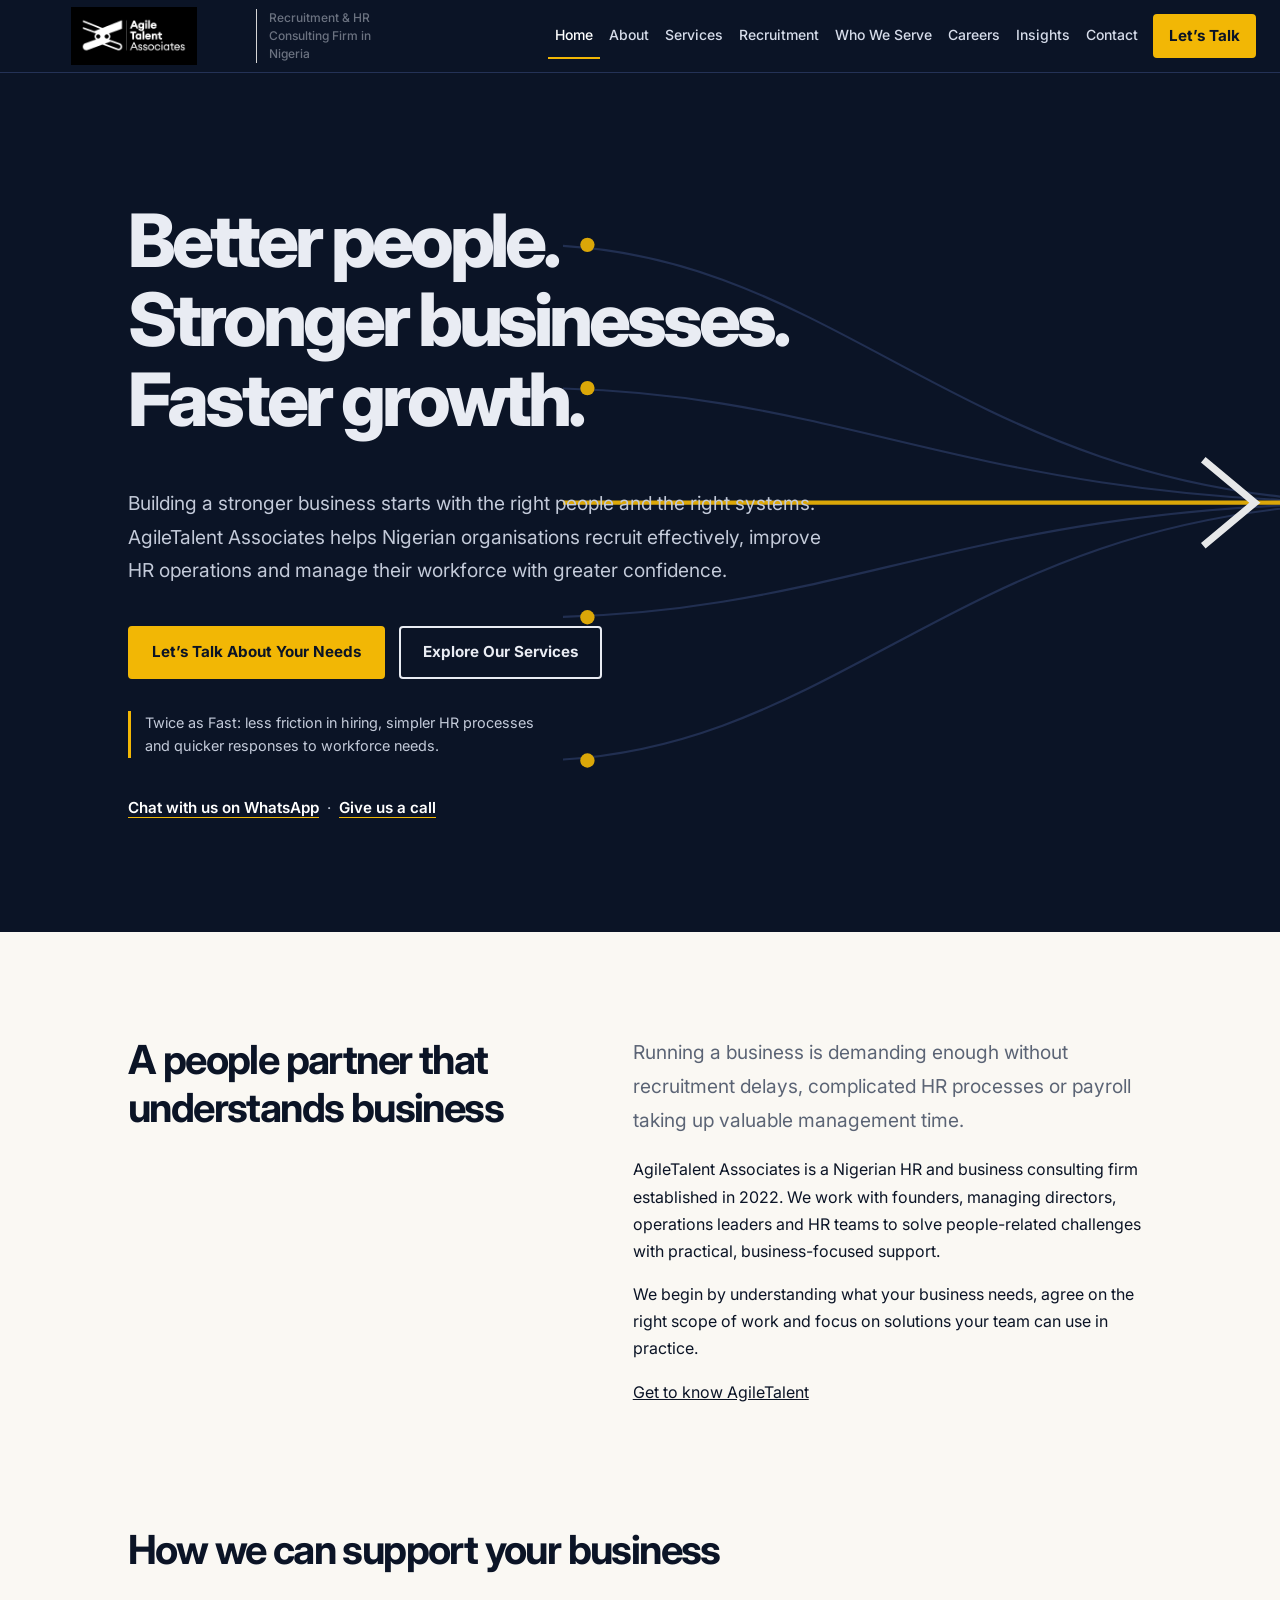
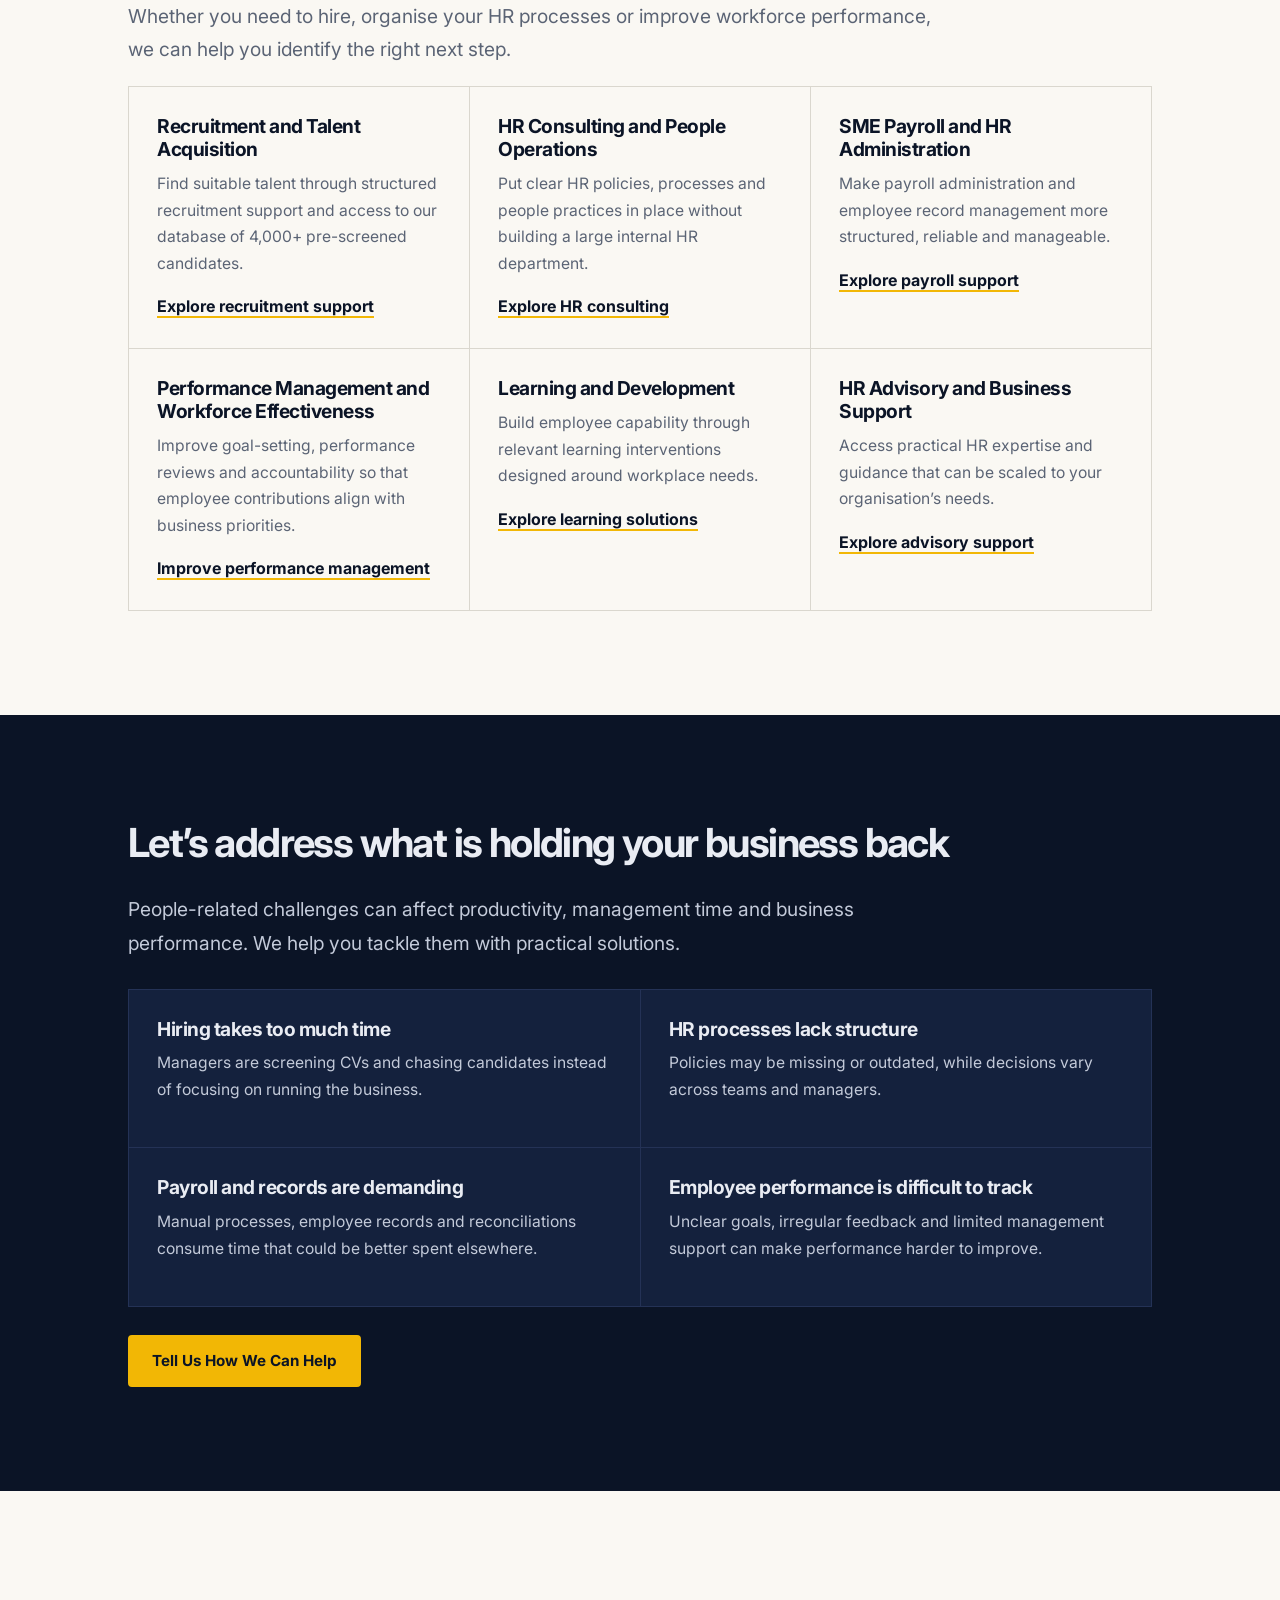
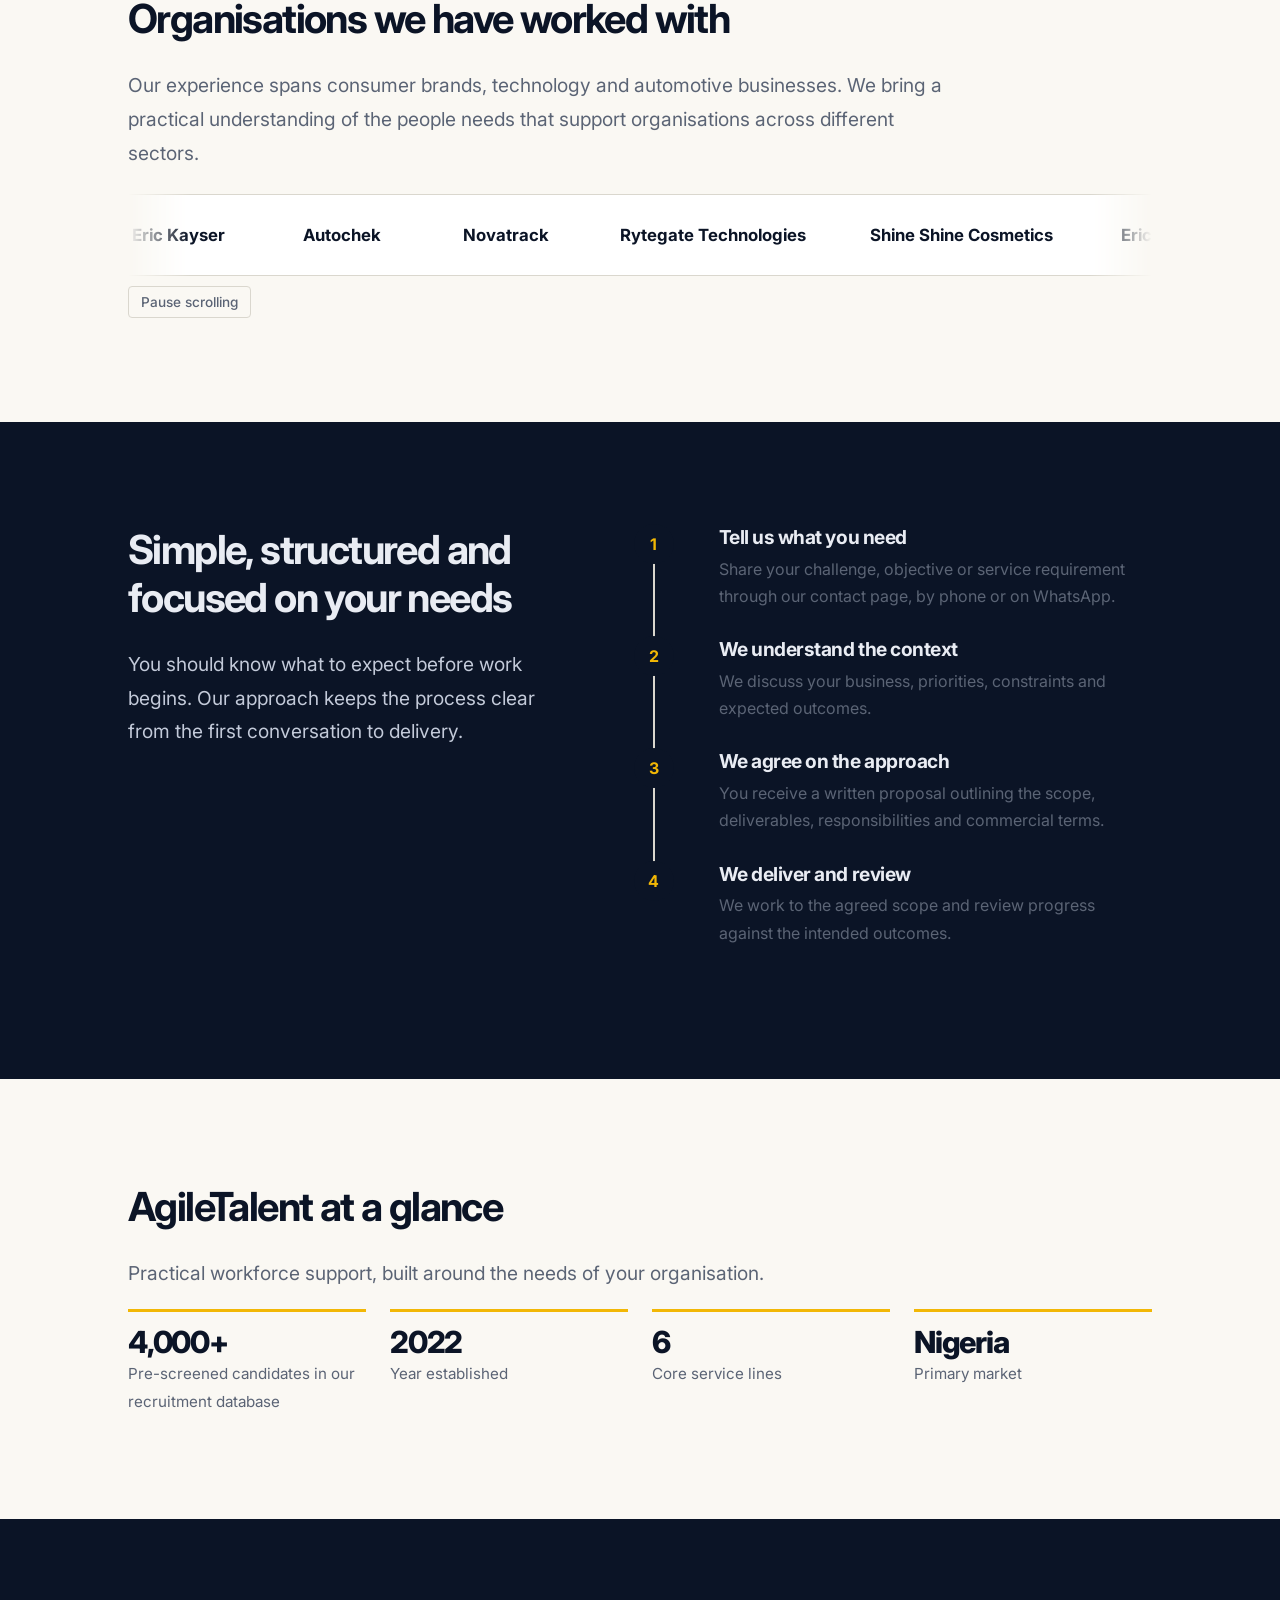
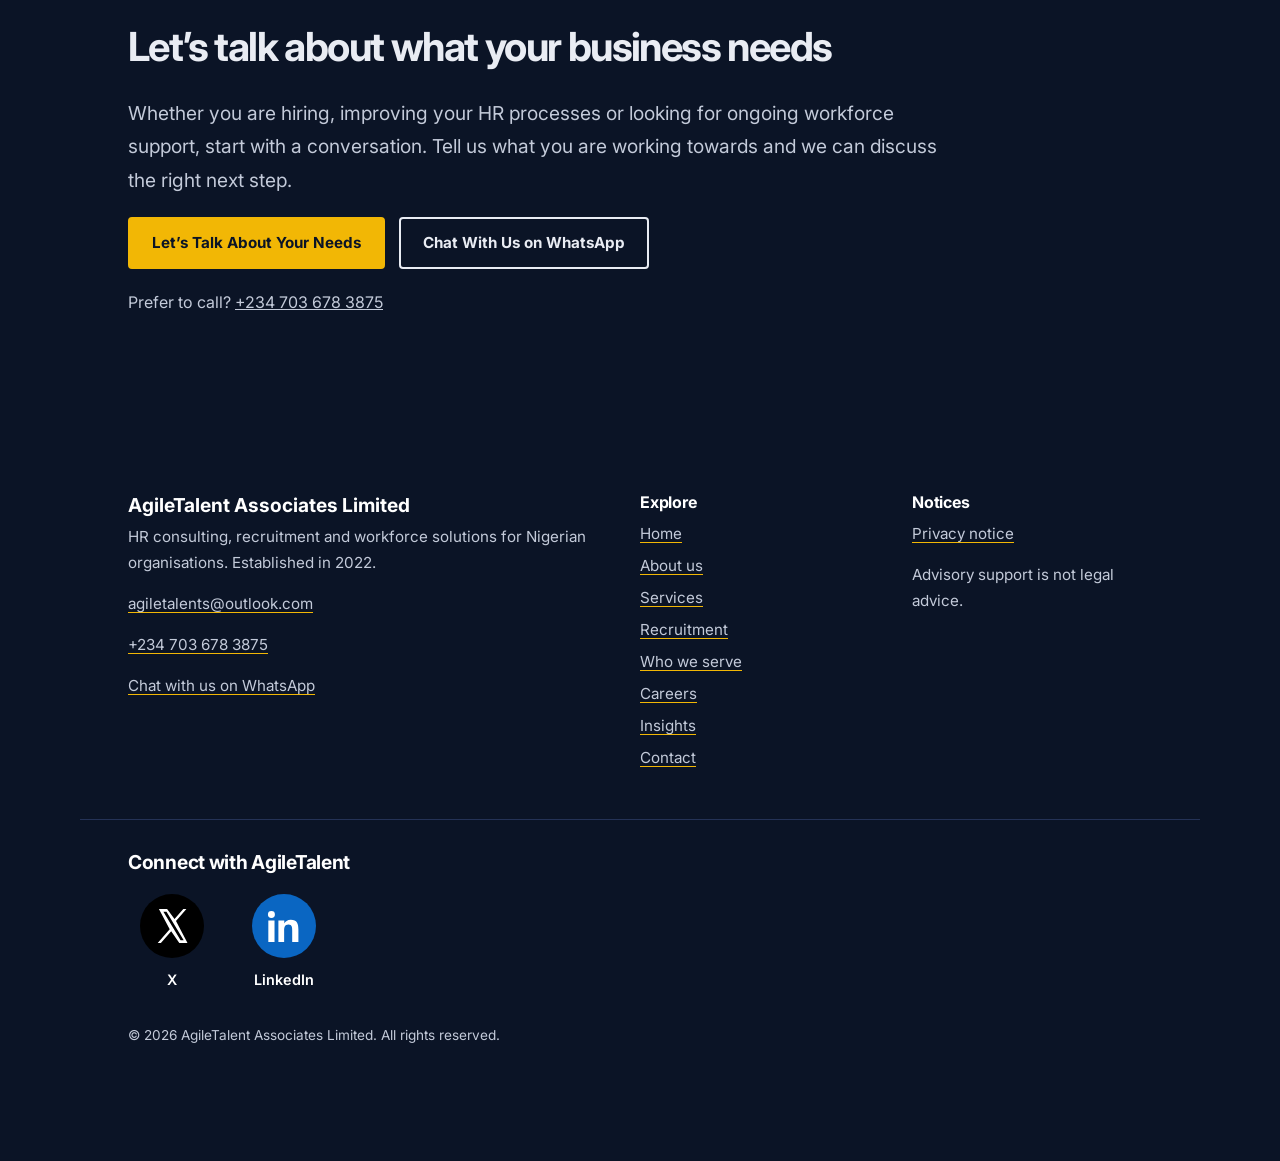
==== commit 8a76cacb: "Update brand descriptor text in index.html" ====
--- a/index.html
+++ b/index.html
@@ -94,7 +94,7 @@
     <a class="brand" href="index.html" aria-label="AgileTalent Associates home">
       <img class="mark" src="Artboard 4@4x.png" alt="AgileTalent Associates"
         onerror="this.replaceWith(Object.assign(document.createElement('span'),{className:'wm',textContent:'AgileTalent Associates'}))">
-      <span class="brand-descriptor">Recruitment Firm &amp; HR Consulting in Nigeria</span>
+      <span class="brand-descriptor">Recruitment &amp; HR Consulting Firm in Nigeria</span>
     </a>
 
     <button class="menu" id="menu" aria-expanded="false" aria-controls="nav" type="button">
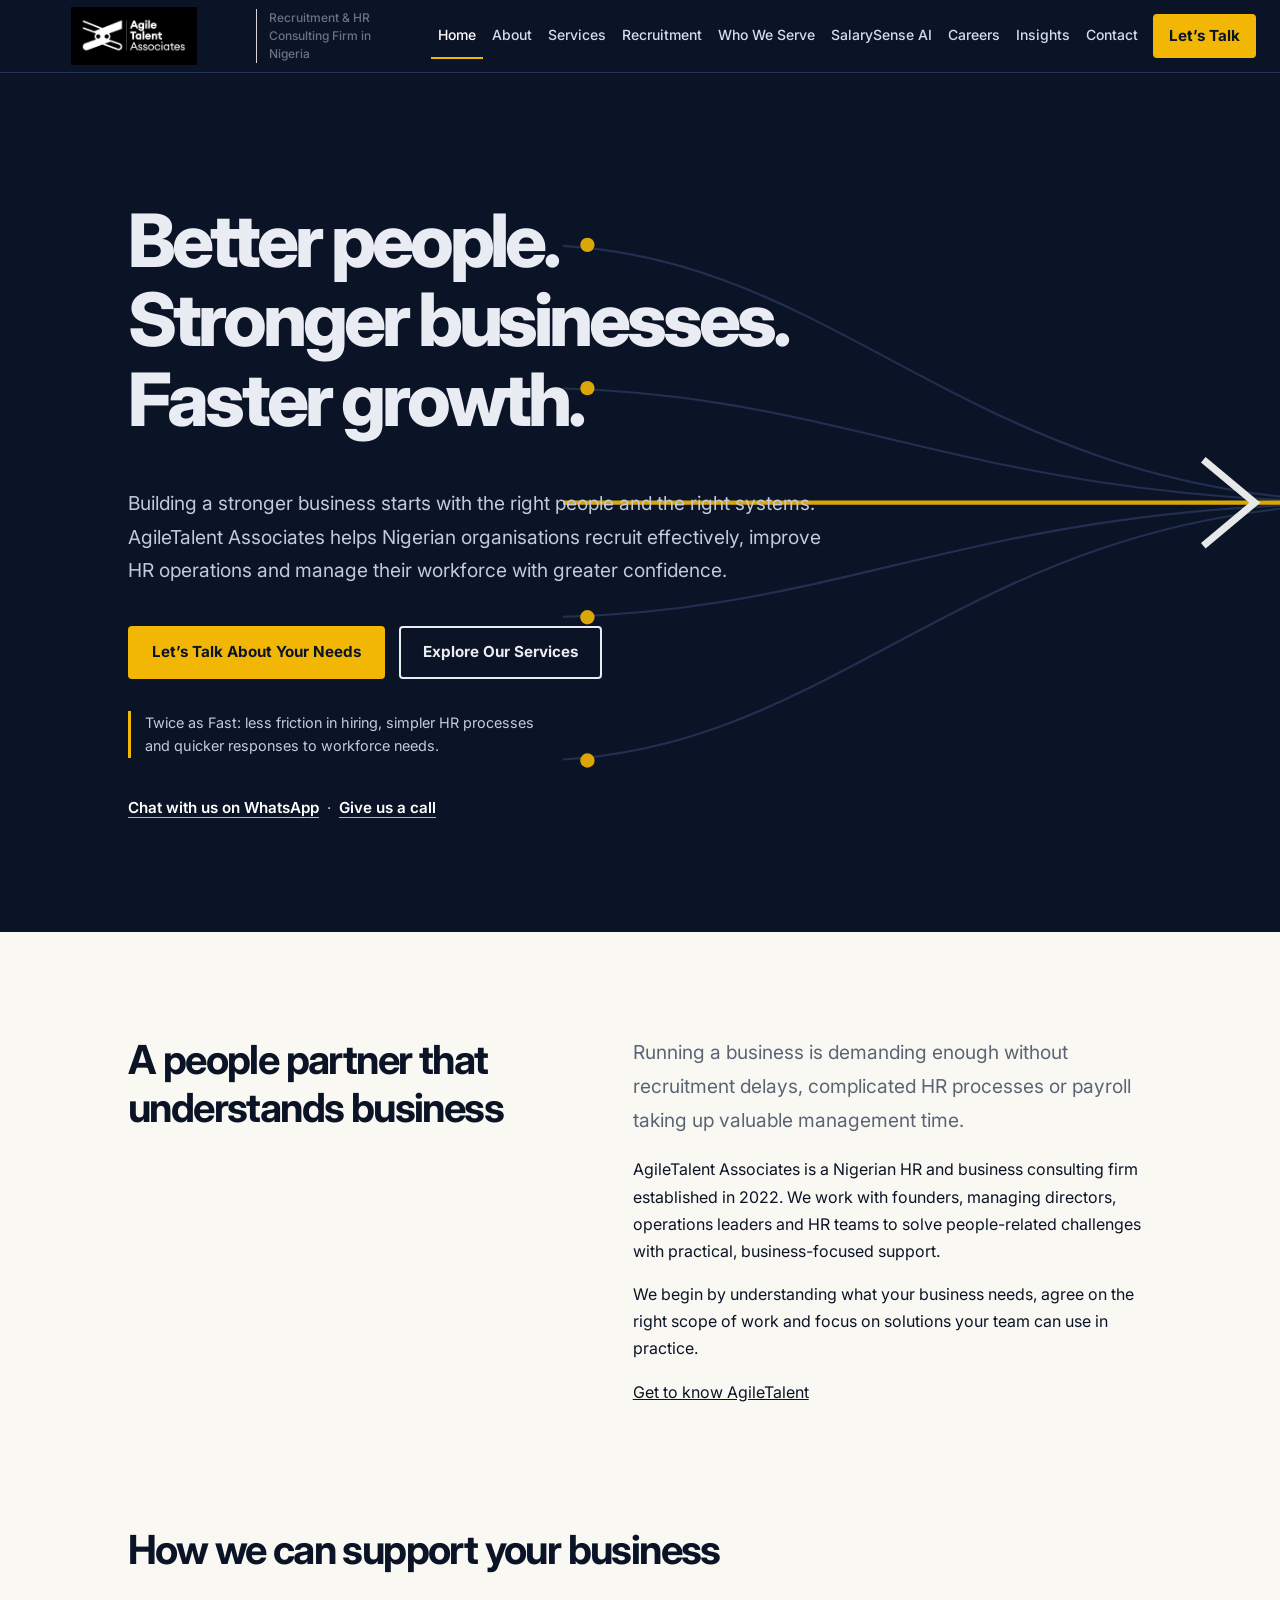
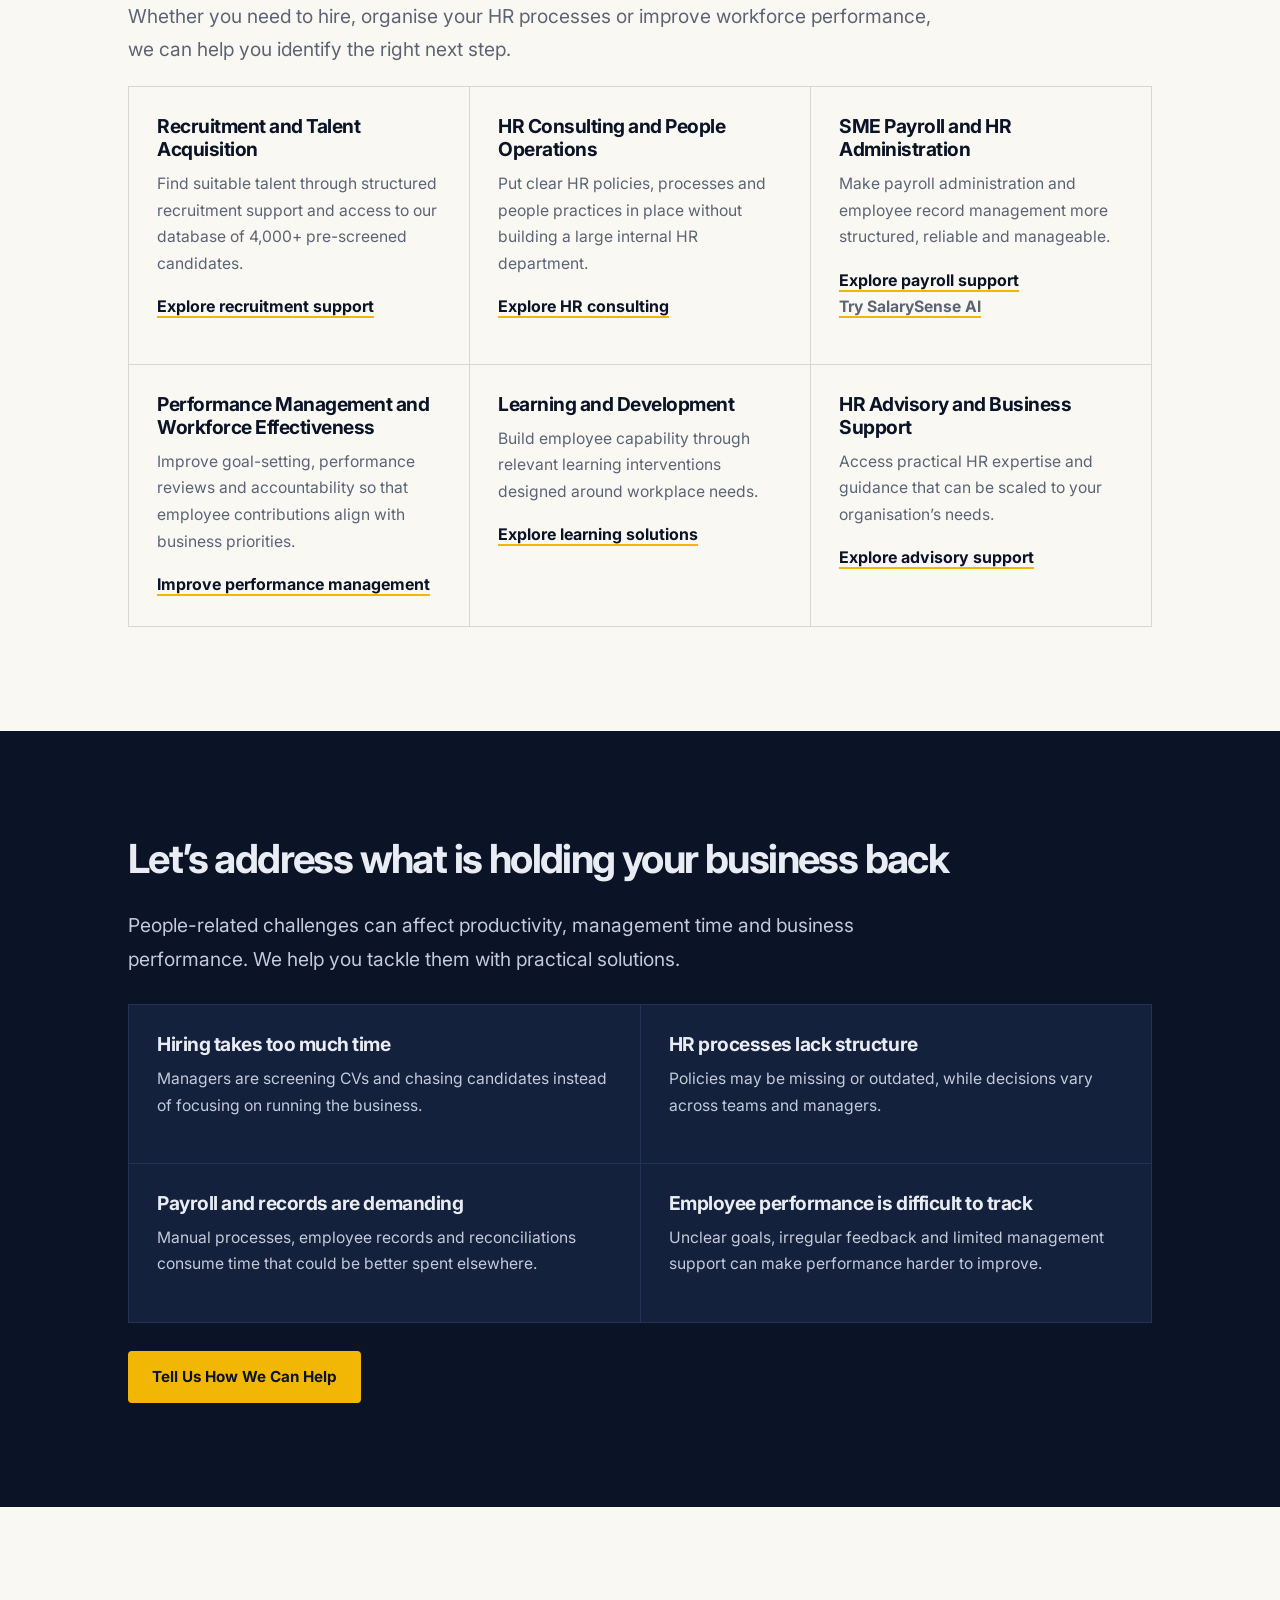
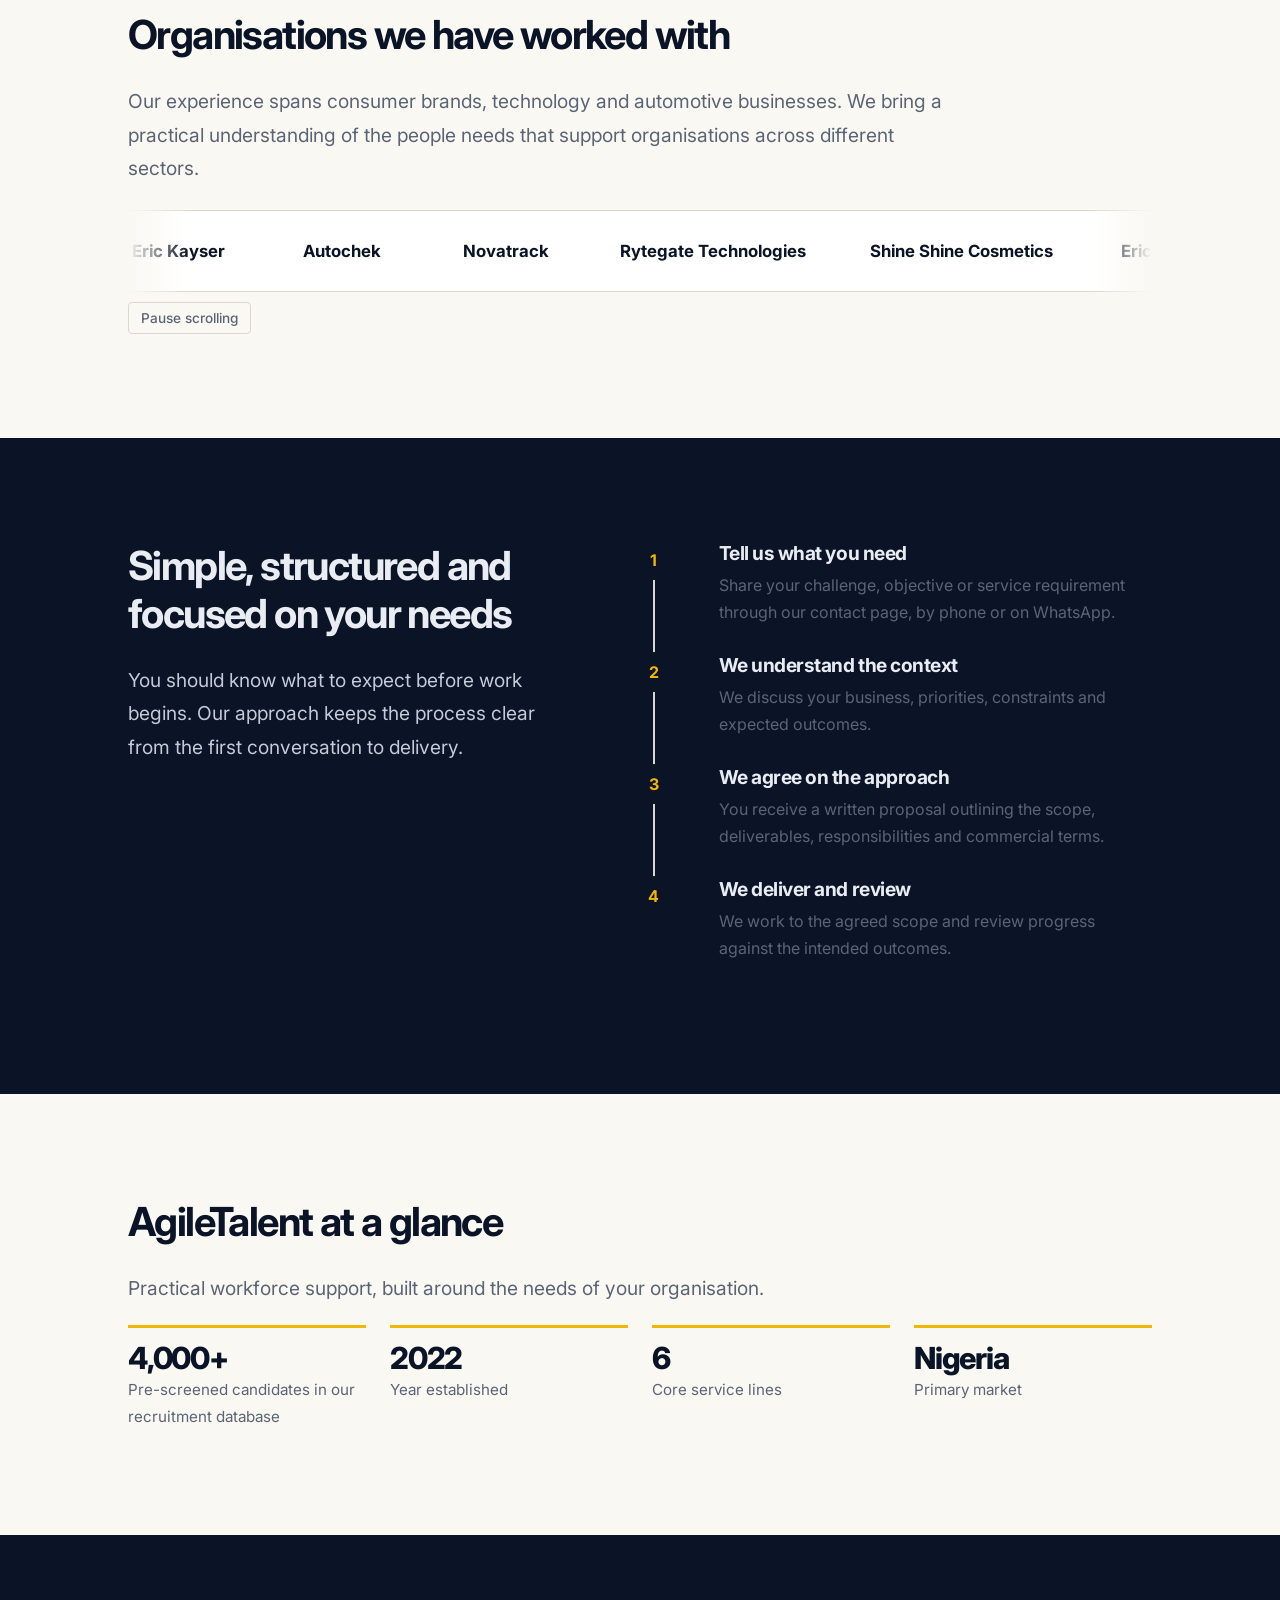
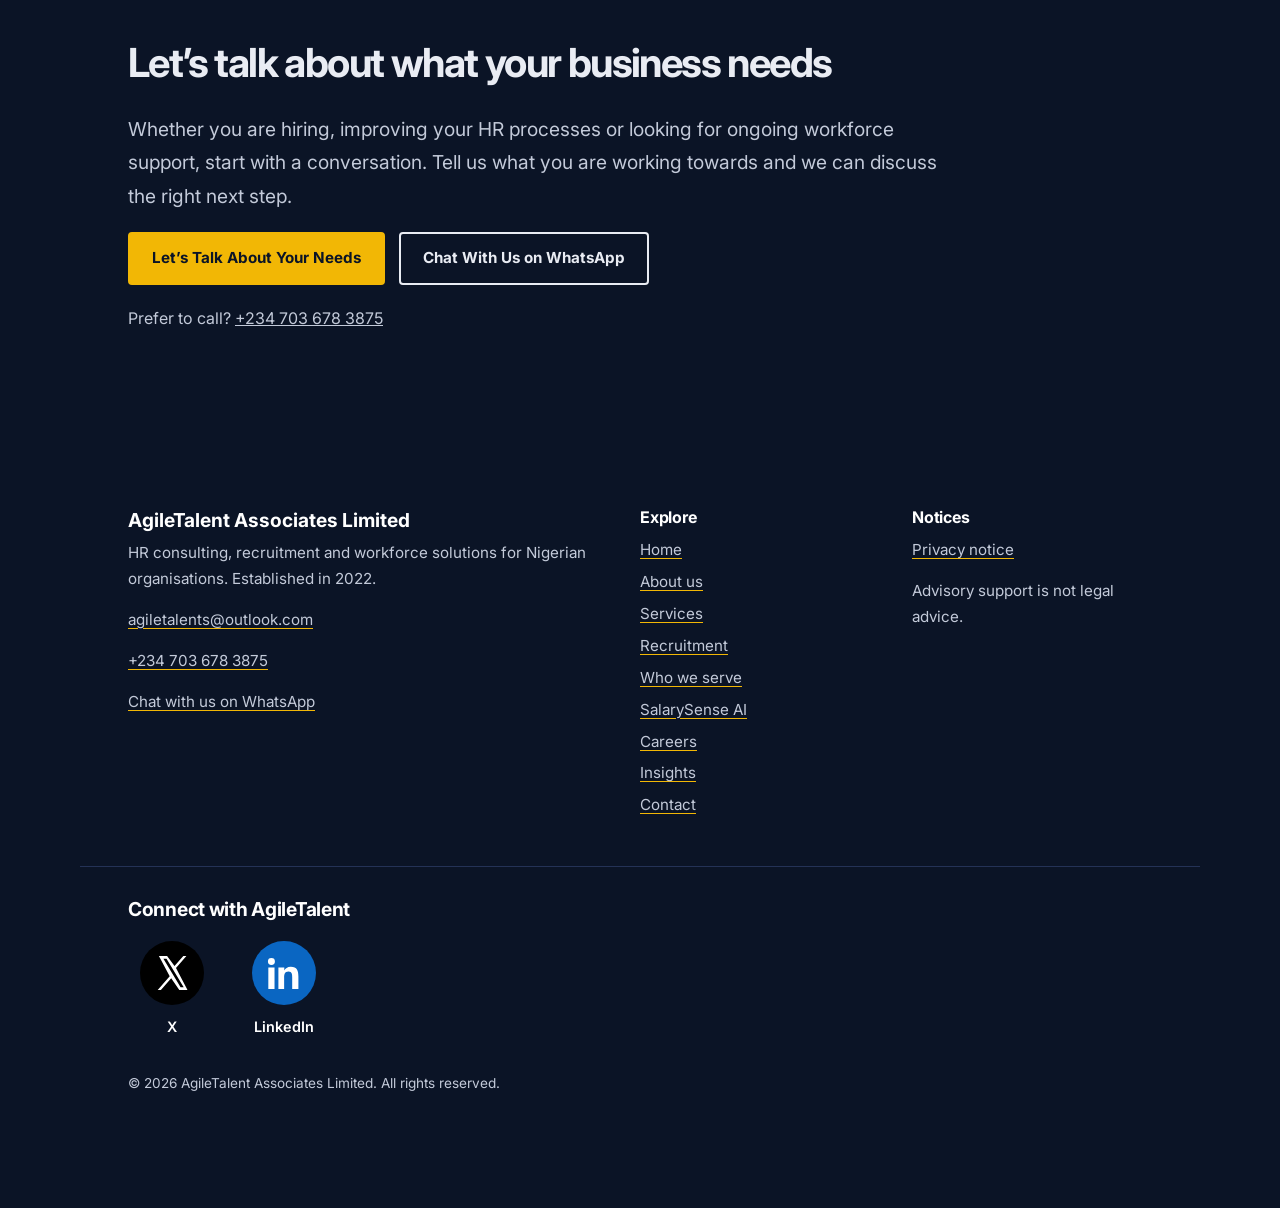
==== commit 4eebb2dc: "Add SalarySense AI links to index.html" ====
--- a/index.html
+++ b/index.html
@@ -108,6 +108,7 @@
         <li><a href="services.html">Services</a></li>
         <li><a href="recruitment.html">Recruitment</a></li>
         <li><a href="industries.html">Who We Serve</a></li>
+        <li><a href="salarysense.html">SalarySense AI</a></li>
         <li><a href="careers.html">Careers</a></li>
         <li><a href="insights.html">Insights</a></li>
         <li><a href="contact.html">Contact</a></li>
@@ -235,6 +236,7 @@
             structured, reliable and manageable.
           </p>
           <a class="more" href="services.html#payroll">Explore payroll support</a>
+          <p><a class="more" href="salarysense.html">Try SalarySense AI</a></p>
         </div>
 
         <div class="cell">
@@ -509,6 +511,7 @@
         <li><a href="services.html">Services</a></li>
         <li><a href="recruitment.html">Recruitment</a></li>
         <li><a href="industries.html">Who we serve</a></li>
+        <li><a href="salarysense.html">SalarySense AI</a></li>
         <li><a href="careers.html">Careers</a></li>
         <li><a href="insights.html">Insights</a></li>
         <li><a href="contact.html">Contact</a></li>
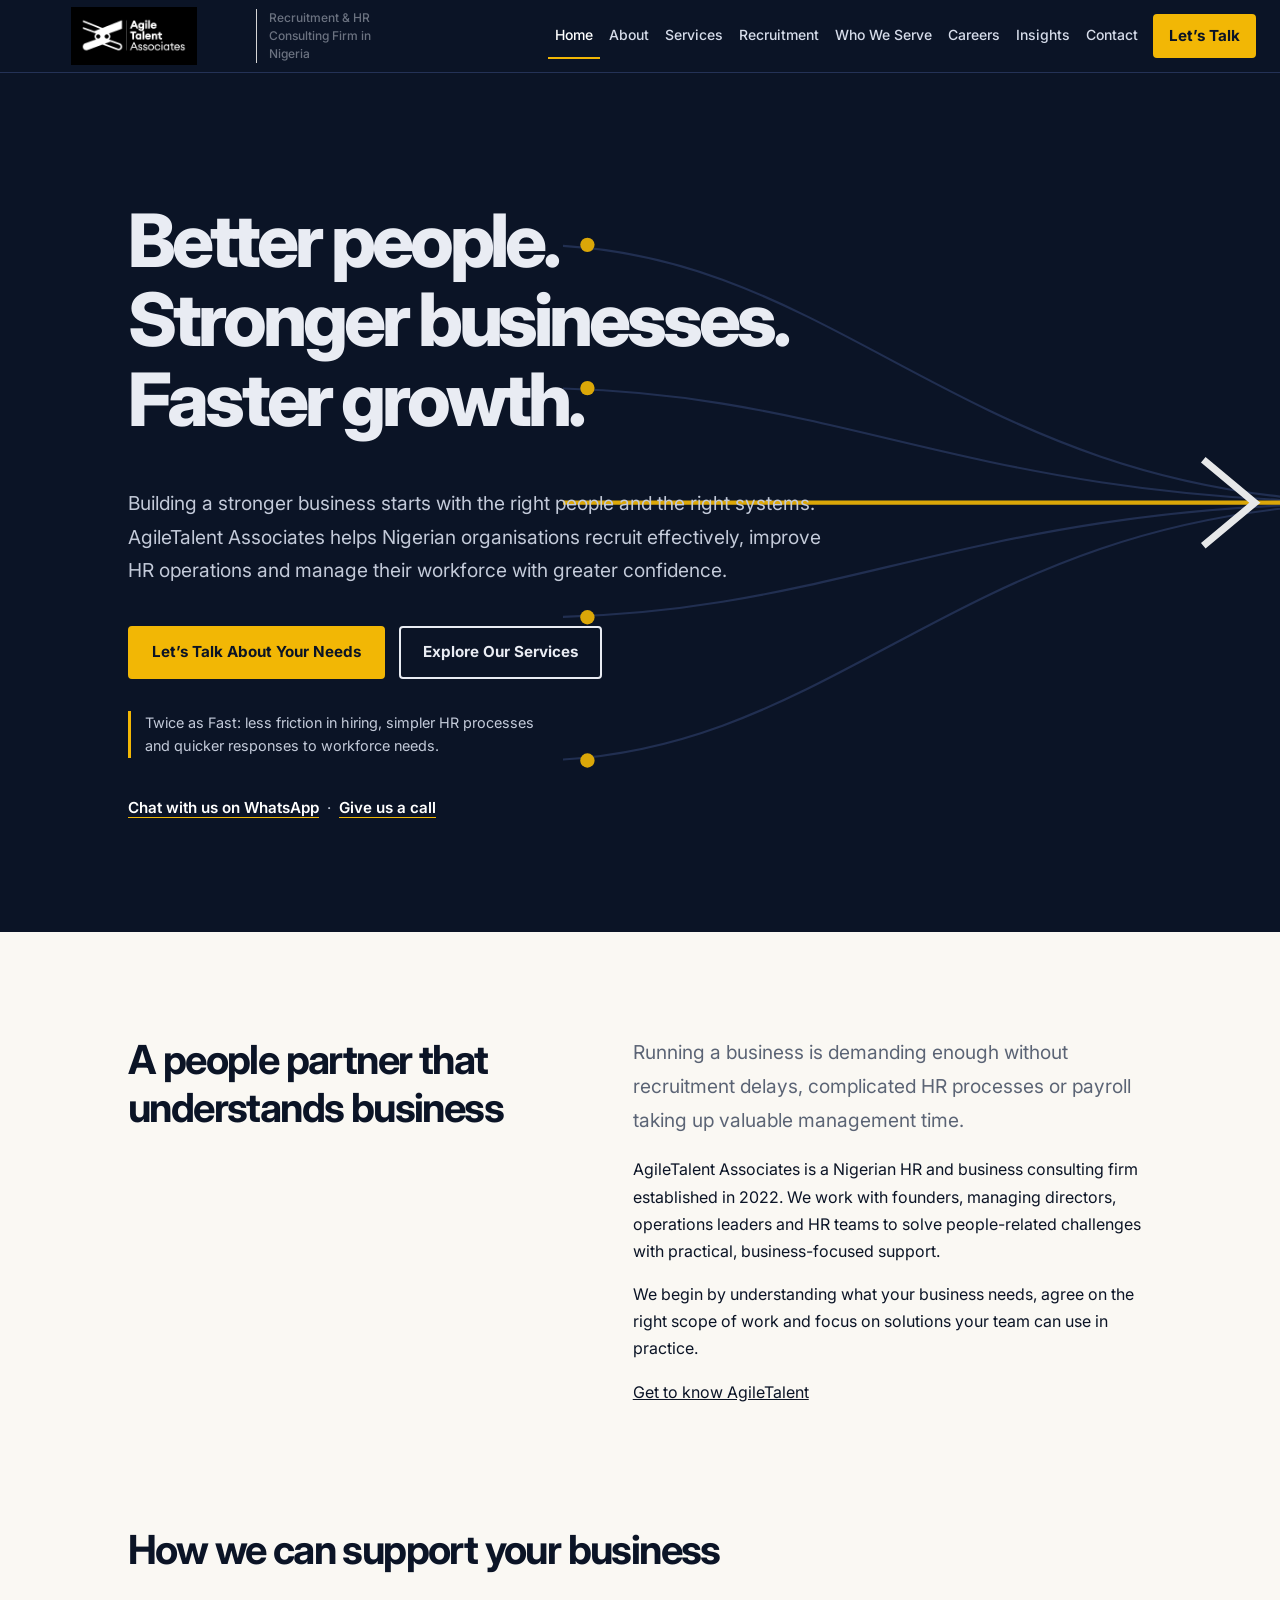
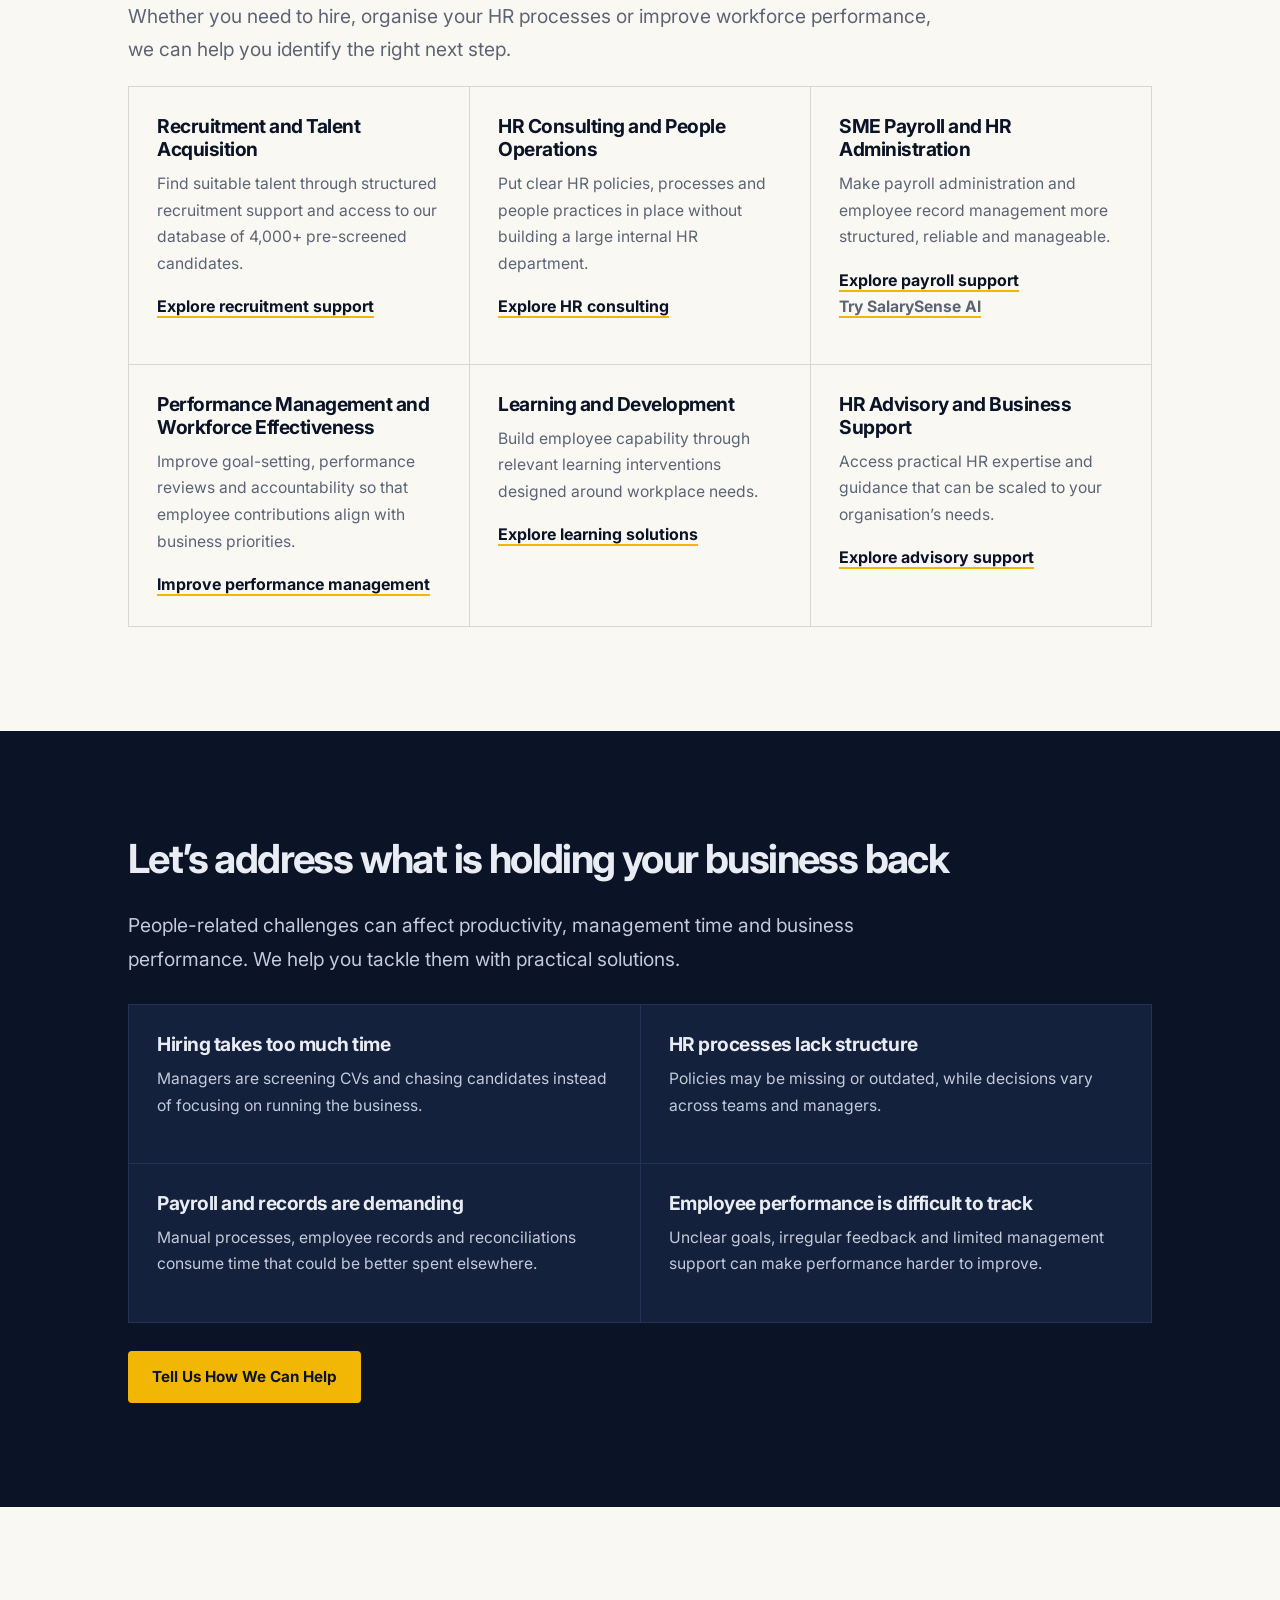
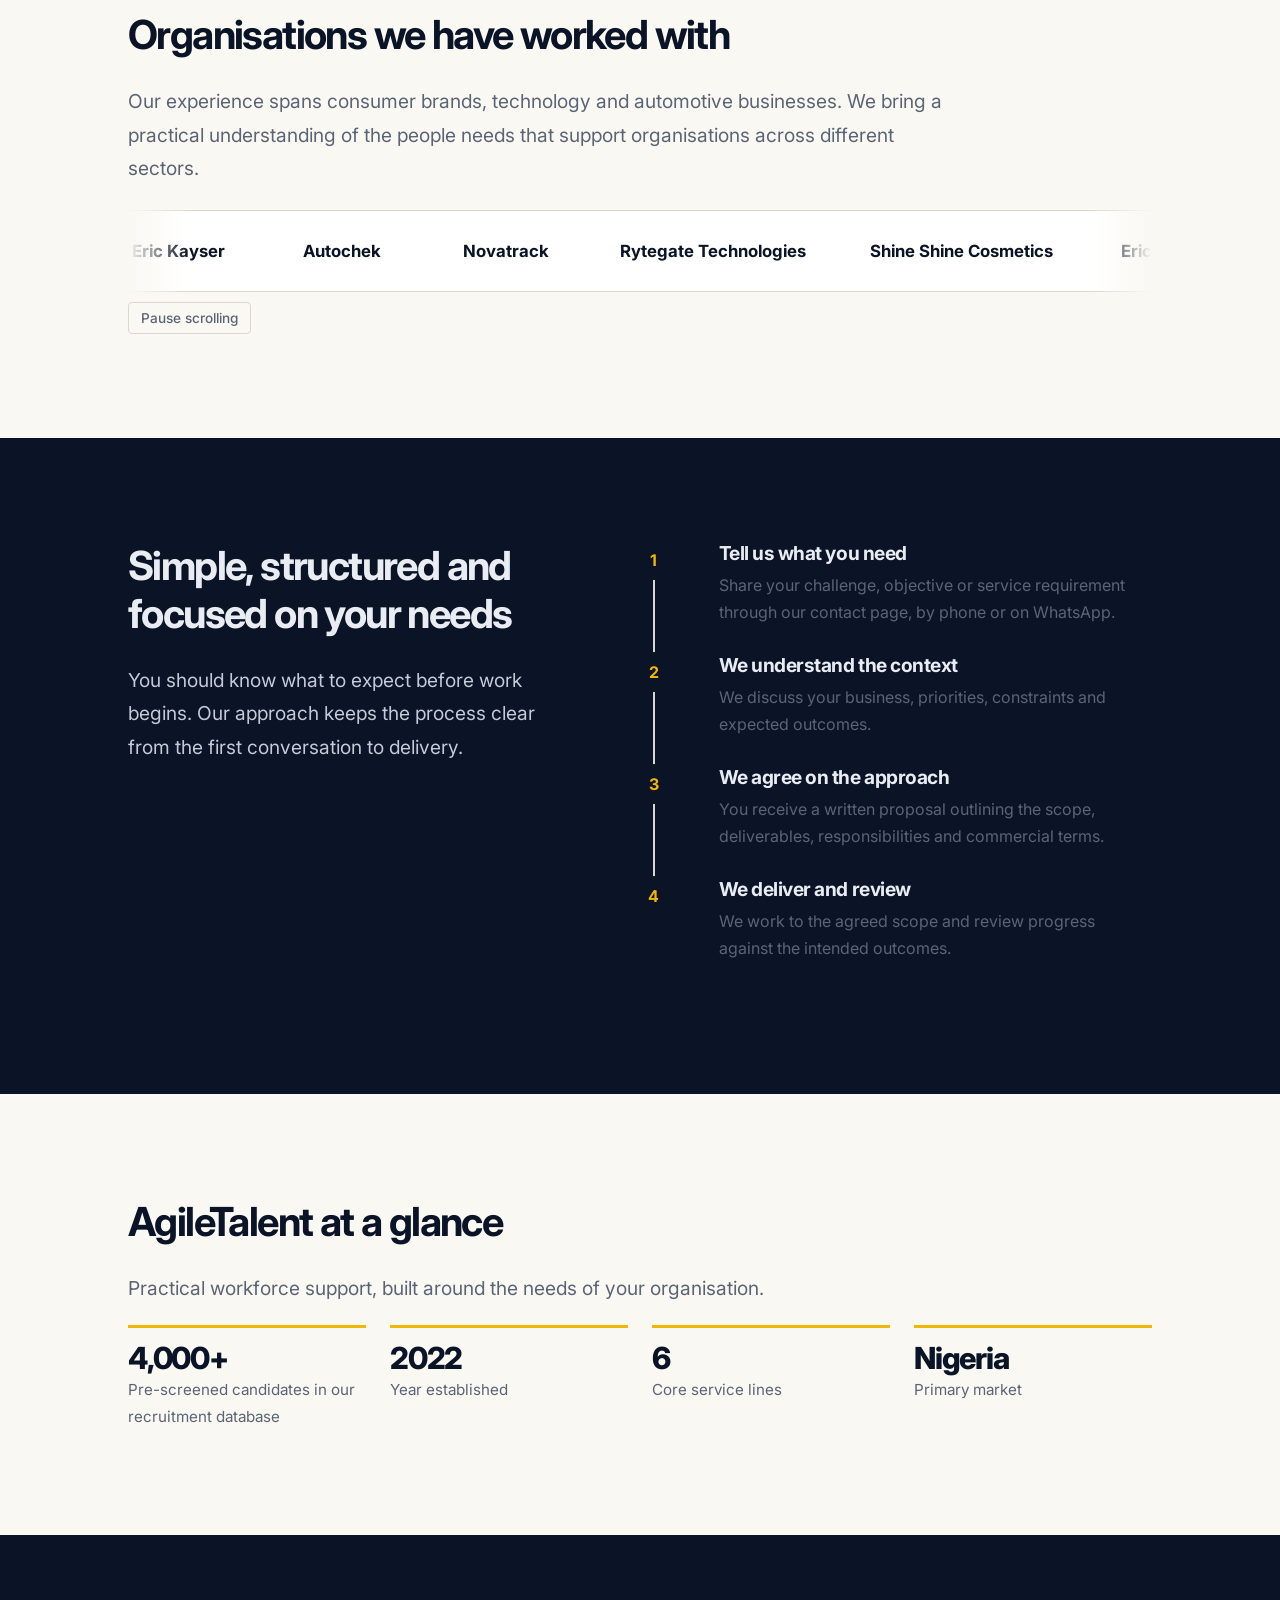
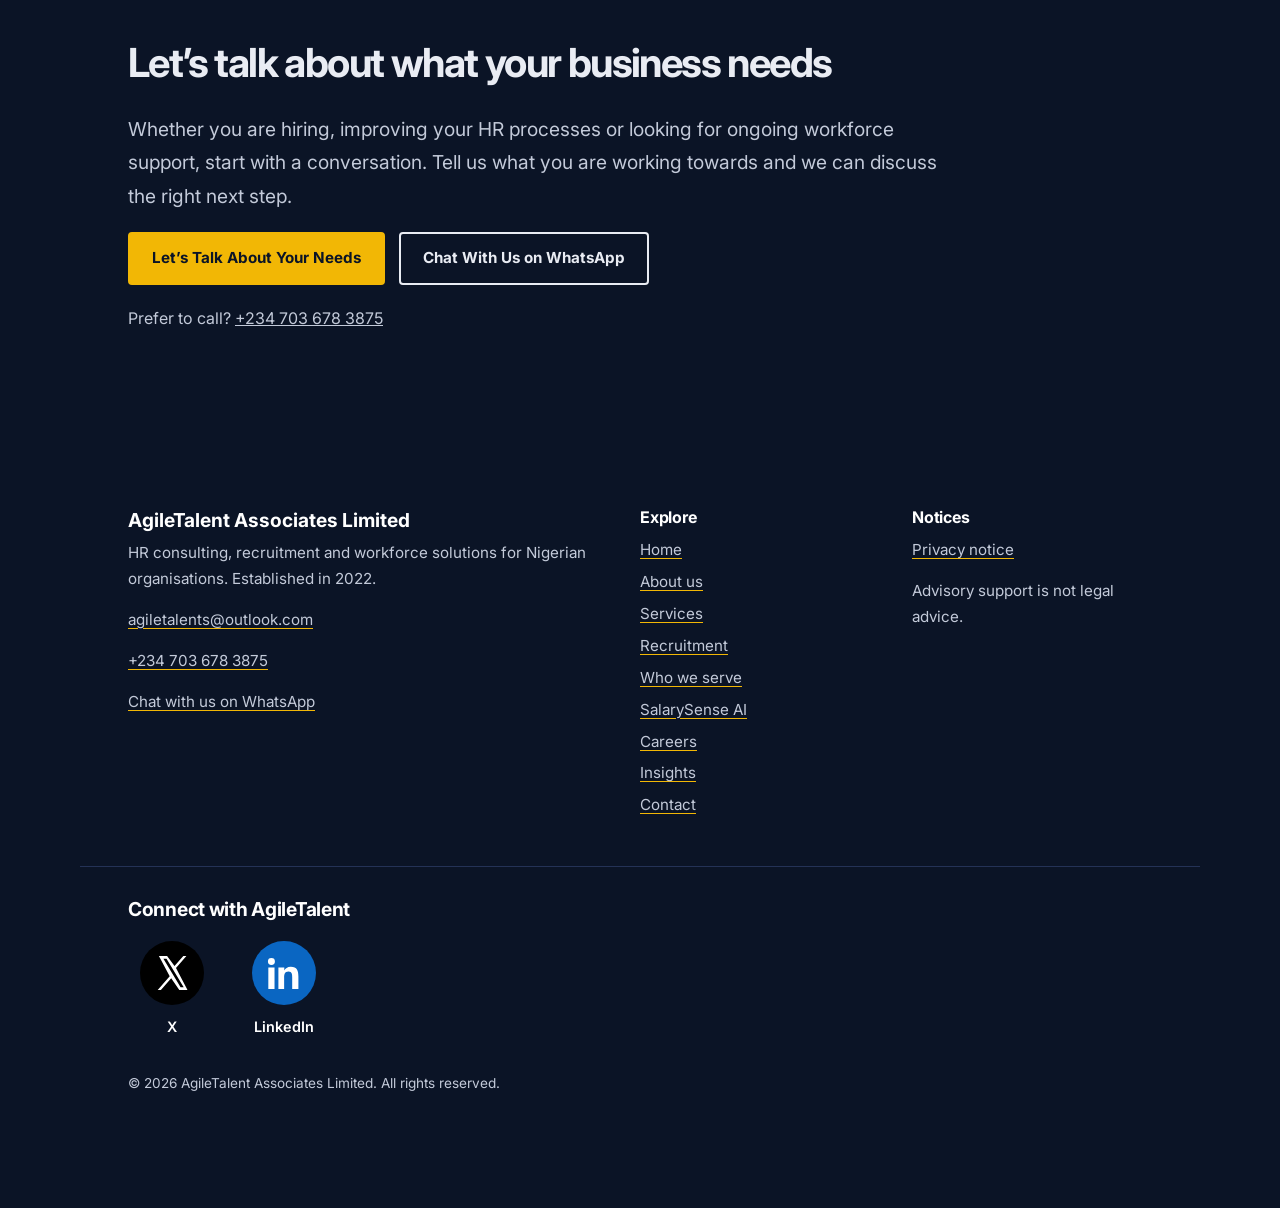
==== commit f2b459ac: "Update index.html" ====
--- a/index.html
+++ b/index.html
@@ -108,7 +108,6 @@
         <li><a href="services.html">Services</a></li>
         <li><a href="recruitment.html">Recruitment</a></li>
         <li><a href="industries.html">Who We Serve</a></li>
-        <li><a href="salarysense.html">SalarySense AI</a></li>
         <li><a href="careers.html">Careers</a></li>
         <li><a href="insights.html">Insights</a></li>
         <li><a href="contact.html">Contact</a></li>
